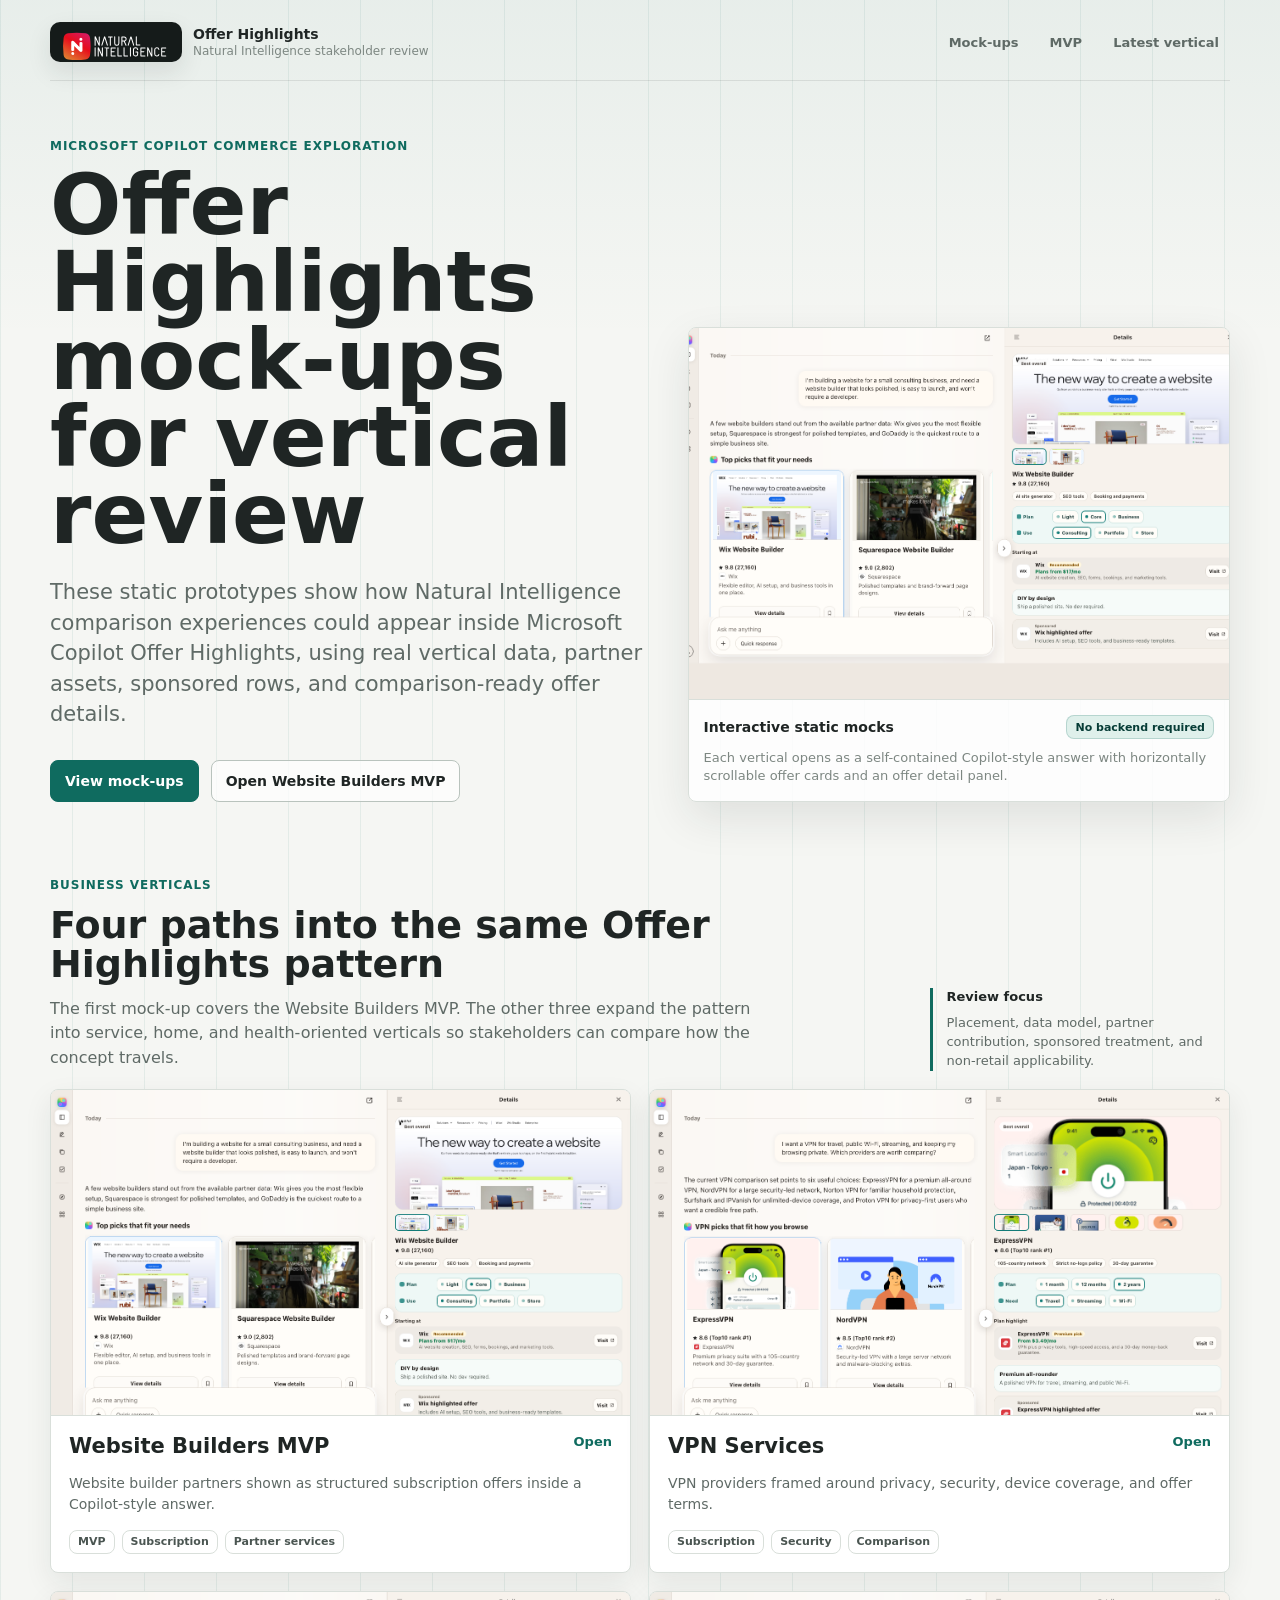
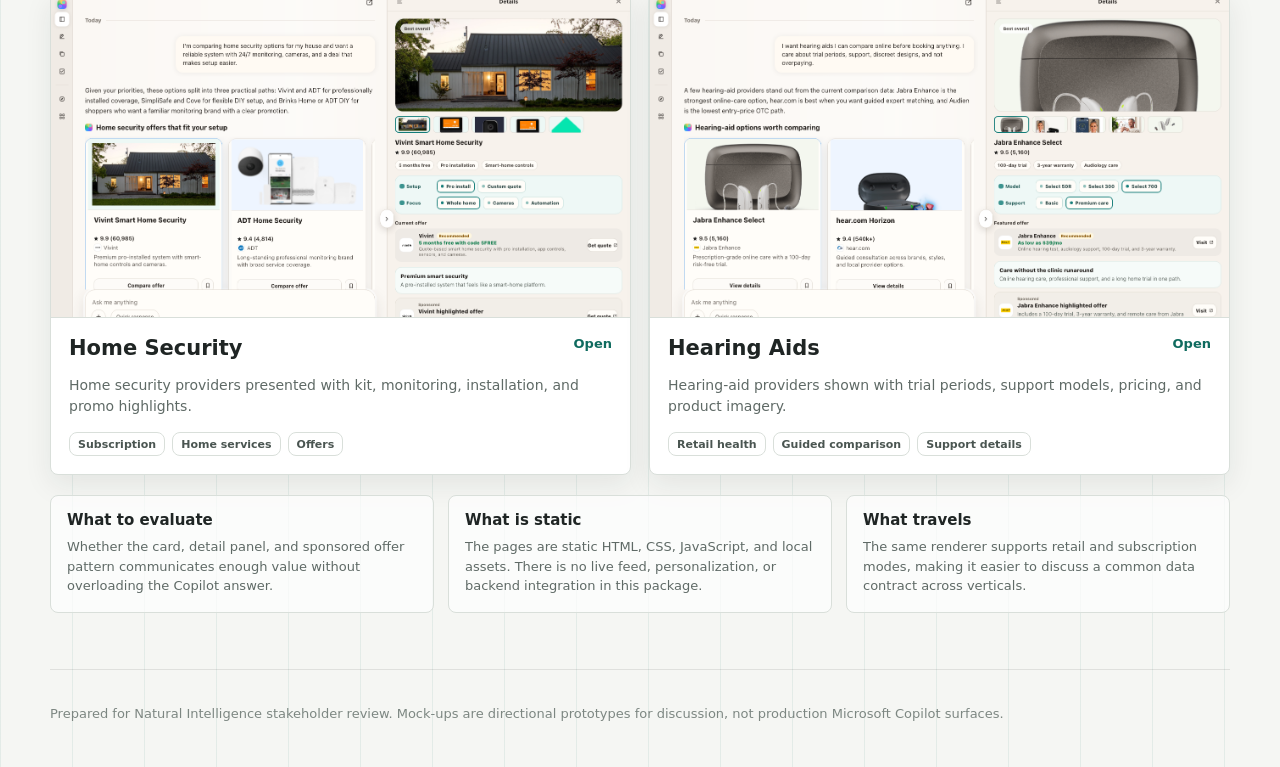
==== index.html @ 632721a7 "Add NI logo to homepage header" ====
<!doctype html>
<html lang="en">
  <head>
    <meta charset="utf-8" />
    <meta name="viewport" content="width=device-width, initial-scale=1" />
    <title>Microsoft Copilot Offer Highlights - NI Mock-Ups</title>
    <link rel="icon" href="data:," />
    <style>
      :root {
        --bg: #f5f6f3;
        --ink: #1f2524;
        --muted: #5f6a66;
        --quiet: #7d8782;
        --panel: #ffffff;
        --line: #d9dfda;
        --line-strong: #b9c3bd;
        --accent: #0f6b5f;
        --accent-ink: #063c36;
        --accent-soft: #dff0eb;
        --gold: #9f7333;
        --blue: #345f88;
        --shadow: 0 16px 44px rgba(26, 38, 35, 0.1);
      }

      * {
        box-sizing: border-box;
      }

      html {
        scroll-behavior: smooth;
      }

      body {
        margin: 0;
        min-height: 100vh;
        color: var(--ink);
        font-family:
          "Aptos",
          "Segoe UI Variable",
          "Segoe UI",
          system-ui,
          sans-serif;
        background:
          linear-gradient(90deg, rgba(15, 107, 95, 0.08) 1px, transparent 1px),
          linear-gradient(180deg, rgba(15, 107, 95, 0.06), transparent 340px),
          var(--bg);
        background-size: 72px 72px, auto, auto;
      }

      a {
        color: inherit;
      }

      .shell {
        width: min(1180px, calc(100% - 36px));
        margin: 0 auto;
      }

      .topbar {
        display: flex;
        align-items: center;
        justify-content: space-between;
        gap: 18px;
        padding: 22px 0 18px;
        border-bottom: 1px solid rgba(31, 37, 36, 0.1);
      }

      .brand {
        display: flex;
        align-items: center;
        gap: 11px;
        min-width: 0;
        text-decoration: none;
      }

      .mark {
        display: grid;
        width: 132px;
        height: 40px;
        place-items: center;
        border: 1px solid rgba(31, 37, 36, 0.16);
        border-radius: 10px;
        background: #151b1a;
        padding: 8px 10px;
        box-shadow: 0 10px 24px rgba(26, 38, 35, 0.1);
      }

      .mark img {
        display: block;
        width: 100%;
        height: 100%;
        object-fit: contain;
      }

      .brand-text {
        display: grid;
        gap: 2px;
      }

      .brand-title {
        font-size: 14px;
        font-weight: 760;
      }

      .brand-subtitle {
        color: var(--quiet);
        font-size: 12px;
      }

      .nav {
        display: flex;
        align-items: center;
        gap: 9px;
        flex-wrap: wrap;
        justify-content: flex-end;
      }

      .nav a {
        border: 1px solid transparent;
        border-radius: 8px;
        padding: 8px 10px;
        color: var(--muted);
        font-size: 13px;
        font-weight: 680;
        text-decoration: none;
      }

      .nav a:hover,
      .nav a:focus-visible {
        border-color: var(--line);
        color: var(--ink);
        outline: none;
        background: rgba(255, 255, 255, 0.7);
      }

      .hero {
        display: grid;
        grid-template-columns: minmax(0, 1.05fr) minmax(320px, 0.95fr);
        gap: 38px;
        align-items: end;
        min-height: 520px;
        padding: 58px 0 42px;
      }

      .eyebrow {
        margin: 0 0 14px;
        color: var(--accent);
        font-size: 12px;
        font-weight: 820;
        letter-spacing: 0.08em;
        text-transform: uppercase;
      }

      h1 {
        max-width: 820px;
        margin: 0;
        font-size: 84px;
        line-height: 0.92;
        letter-spacing: 0;
        overflow-wrap: anywhere;
      }

      .lede {
        max-width: 690px;
        margin: 24px 0 0;
        color: var(--muted);
        font-size: 21px;
        line-height: 1.45;
      }

      .hero-actions {
        display: flex;
        flex-wrap: wrap;
        gap: 12px;
        margin-top: 30px;
      }

      .button {
        display: inline-flex;
        min-height: 42px;
        align-items: center;
        justify-content: center;
        border: 1px solid var(--accent);
        border-radius: 8px;
        padding: 10px 14px;
        background: var(--accent);
        color: white;
        font-size: 14px;
        font-weight: 760;
        text-decoration: none;
      }

      .button.secondary {
        border-color: var(--line-strong);
        background: rgba(255, 255, 255, 0.72);
        color: var(--ink);
      }

      .hero-panel {
        border: 1px solid var(--line);
        border-radius: 8px;
        background: rgba(255, 255, 255, 0.82);
        box-shadow: var(--shadow);
        overflow: hidden;
      }

      .hero-panel img {
        display: block;
        width: 100%;
        aspect-ratio: 16 / 11;
        object-fit: cover;
        object-position: top center;
        background: #e6ece8;
      }

      .panel-caption {
        display: grid;
        gap: 10px;
        padding: 15px;
        border-top: 1px solid var(--line);
      }

      .caption-row {
        display: flex;
        align-items: center;
        justify-content: space-between;
        gap: 12px;
      }

      .caption-title {
        margin: 0;
        font-size: 14px;
        font-weight: 780;
      }

      .caption-note {
        margin: 0;
        color: var(--quiet);
        font-size: 13px;
        line-height: 1.4;
      }

      .tag {
        display: inline-flex;
        min-height: 24px;
        align-items: center;
        border: 1px solid rgba(15, 107, 95, 0.2);
        border-radius: 8px;
        padding: 3px 8px;
        background: var(--accent-soft);
        color: var(--accent-ink);
        font-size: 11px;
        font-weight: 780;
        white-space: nowrap;
      }

      .section {
        padding: 34px 0 56px;
      }

      .section-head {
        display: grid;
        grid-template-columns: minmax(0, 0.74fr) minmax(280px, 0.26fr);
        gap: 28px;
        align-items: end;
        margin-bottom: 18px;
      }

      h2 {
        margin: 0;
        font-size: 38px;
        line-height: 1.04;
        letter-spacing: 0;
      }

      .section-copy {
        margin: 12px 0 0;
        max-width: 720px;
        color: var(--muted);
        font-size: 16px;
        line-height: 1.55;
      }

      .status {
        display: grid;
        gap: 8px;
        border-left: 3px solid var(--accent);
        padding-left: 13px;
        color: var(--muted);
        font-size: 13px;
        line-height: 1.45;
      }

      .status strong {
        color: var(--ink);
      }

      .mock-grid {
        display: grid;
        grid-template-columns: repeat(2, minmax(0, 1fr));
        gap: 18px;
      }

      .mock-card {
        display: grid;
        min-height: 100%;
        grid-template-rows: auto 1fr;
        border: 1px solid var(--line);
        border-radius: 8px;
        overflow: hidden;
        background: var(--panel);
        color: inherit;
        text-decoration: none;
        box-shadow: 0 10px 28px rgba(26, 38, 35, 0.08);
        transition:
          transform 160ms ease,
          border-color 160ms ease,
          box-shadow 160ms ease;
      }

      .mock-card:hover,
      .mock-card:focus-visible {
        transform: translateY(-2px);
        border-color: rgba(15, 107, 95, 0.45);
        outline: none;
        box-shadow: 0 18px 42px rgba(26, 38, 35, 0.13);
      }

      .mock-card img {
        display: block;
        width: 100%;
        aspect-ratio: 16 / 9;
        object-fit: cover;
        object-position: top center;
        border-bottom: 1px solid var(--line);
        background: #e6ece8;
      }

      .mock-copy {
        display: grid;
        gap: 15px;
        padding: 18px;
      }

      .mock-title-row {
        display: flex;
        align-items: flex-start;
        justify-content: space-between;
        gap: 14px;
      }

      h3 {
        margin: 0;
        font-size: 21px;
        line-height: 1.16;
        letter-spacing: 0;
      }

      .mock-card p {
        margin: 0;
        color: var(--muted);
        font-size: 14px;
        line-height: 1.5;
      }

      .meta {
        display: flex;
        flex-wrap: wrap;
        gap: 7px;
      }

      .pill {
        display: inline-flex;
        min-height: 24px;
        align-items: center;
        border: 1px solid var(--line);
        border-radius: 8px;
        padding: 3px 8px;
        color: #4a5551;
        font-size: 11px;
        font-weight: 760;
      }

      .open {
        color: var(--accent);
        font-size: 13px;
        font-weight: 800;
        white-space: nowrap;
      }

      .notes {
        display: grid;
        grid-template-columns: repeat(3, minmax(0, 1fr));
        gap: 14px;
        margin-top: 20px;
      }

      .note {
        border: 1px solid var(--line);
        border-radius: 8px;
        background: rgba(255, 255, 255, 0.68);
        padding: 16px;
      }

      .note h3 {
        margin-bottom: 8px;
        font-size: 15px;
      }

      .note p {
        margin: 0;
        color: var(--muted);
        font-size: 13px;
        line-height: 1.5;
      }

      footer {
        padding: 34px 0 44px;
        border-top: 1px solid rgba(31, 37, 36, 0.1);
        color: var(--quiet);
        font-size: 13px;
        line-height: 1.5;
      }

      @media (max-width: 880px) {
        h1 {
          font-size: 58px;
          line-height: 0.96;
        }

        .lede {
          font-size: 19px;
        }

        h2 {
          font-size: 32px;
        }

        .hero,
        .section-head {
          grid-template-columns: 1fr;
        }

        .hero {
          min-height: auto;
          padding-top: 44px;
        }

        .mock-grid,
        .notes {
          grid-template-columns: 1fr;
        }
      }

      @media (max-width: 620px) {
        .shell {
          width: min(100% - 24px, 1180px);
        }

        body {
          overflow-x: hidden;
        }

        h1 {
          font-size: 39px;
          line-height: 1;
        }

        .lede {
          font-size: 17px;
        }

        h2 {
          font-size: 28px;
        }

        .topbar {
          align-items: flex-start;
          flex-direction: column;
        }

        .nav {
          justify-content: flex-start;
        }

        .hero-actions {
          flex-direction: column;
        }

        .button {
          width: 100%;
        }

        .mock-title-row {
          align-items: flex-start;
          flex-direction: column;
          gap: 8px;
        }
      }
    </style>
  </head>
  <body>
    <header class="shell topbar">
      <a class="brand" href="./" aria-label="Offer Highlights home">
        <span class="mark" aria-hidden="true">
          <img src="assets/brand/ni-logo-full.svg" alt="" />
        </span>
        <span class="brand-text">
          <span class="brand-title">Offer Highlights</span>
          <span class="brand-subtitle">Natural Intelligence stakeholder review</span>
        </span>
      </a>
      <nav class="nav" aria-label="Mock-up shortcuts">
        <a href="#mockups">Mock-ups</a>
        <a href="artifacts/mockups/website-builders.html">MVP</a>
        <a href="artifacts/mockups/hearing-aids.html">Latest vertical</a>
      </nav>
    </header>

    <main>
      <section class="shell hero" aria-labelledby="page-title">
        <div>
          <p class="eyebrow">Microsoft Copilot commerce exploration</p>
          <h1 id="page-title">Offer Highlights mock-ups for vertical review</h1>
          <p class="lede">
            These static prototypes show how Natural Intelligence comparison experiences could appear inside
            Microsoft Copilot Offer Highlights, using real vertical data, partner assets, sponsored rows, and
            comparison-ready offer details.
          </p>
          <div class="hero-actions">
            <a class="button" href="#mockups">View mock-ups</a>
            <a class="button secondary" href="artifacts/mockups/website-builders.html">Open Website Builders MVP</a>
          </div>
        </div>

        <aside class="hero-panel" aria-label="Website Builders preview">
          <img src="assets/previews/website-builders.png" alt="Preview of the Website Builders Offer Highlights mock-up" />
          <div class="panel-caption">
            <div class="caption-row">
              <p class="caption-title">Interactive static mocks</p>
              <span class="tag">No backend required</span>
            </div>
            <p class="caption-note">
              Each vertical opens as a self-contained Copilot-style answer with horizontally scrollable offer cards
              and an offer detail panel.
            </p>
          </div>
        </aside>
      </section>

      <section class="shell section" id="mockups" aria-labelledby="mockups-title">
        <div class="section-head">
          <div>
            <p class="eyebrow">Business verticals</p>
            <h2 id="mockups-title">Four paths into the same Offer Highlights pattern</h2>
            <p class="section-copy">
              The first mock-up covers the Website Builders MVP. The other three expand the pattern into service,
              home, and health-oriented verticals so stakeholders can compare how the concept travels.
            </p>
          </div>
          <div class="status">
            <strong>Review focus</strong>
            <span>Placement, data model, partner contribution, sponsored treatment, and non-retail applicability.</span>
          </div>
        </div>

        <div class="mock-grid">
          <a class="mock-card" href="artifacts/mockups/website-builders.html">
            <img src="assets/previews/website-builders.png" alt="Website Builders mock-up preview" />
            <div class="mock-copy">
              <div class="mock-title-row">
                <h3>Website Builders MVP</h3>
                <span class="open">Open</span>
              </div>
              <p>
                Website builder partners shown as structured subscription offers inside a Copilot-style answer.
              </p>
              <div class="meta">
                <span class="pill">MVP</span>
                <span class="pill">Subscription</span>
                <span class="pill">Partner services</span>
              </div>
            </div>
          </a>

          <a class="mock-card" href="artifacts/mockups/vpn.html">
            <img src="assets/previews/vpn.png" alt="VPN Services mock-up preview" />
            <div class="mock-copy">
              <div class="mock-title-row">
                <h3>VPN Services</h3>
                <span class="open">Open</span>
              </div>
              <p>
                VPN providers framed around privacy, security, device coverage, and offer terms.
              </p>
              <div class="meta">
                <span class="pill">Subscription</span>
                <span class="pill">Security</span>
                <span class="pill">Comparison</span>
              </div>
            </div>
          </a>

          <a class="mock-card" href="artifacts/mockups/home-security.html">
            <img src="assets/previews/home-security.png" alt="Home Security mock-up preview" />
            <div class="mock-copy">
              <div class="mock-title-row">
                <h3>Home Security</h3>
                <span class="open">Open</span>
              </div>
              <p>
                Home security providers presented with kit, monitoring, installation, and promo highlights.
              </p>
              <div class="meta">
                <span class="pill">Subscription</span>
                <span class="pill">Home services</span>
                <span class="pill">Offers</span>
              </div>
            </div>
          </a>

          <a class="mock-card" href="artifacts/mockups/hearing-aids.html">
            <img src="assets/previews/hearing-aids.png" alt="Hearing Aids mock-up preview" />
            <div class="mock-copy">
              <div class="mock-title-row">
                <h3>Hearing Aids</h3>
                <span class="open">Open</span>
              </div>
              <p>
                Hearing-aid providers shown with trial periods, support models, pricing, and product imagery.
              </p>
              <div class="meta">
                <span class="pill">Retail health</span>
                <span class="pill">Guided comparison</span>
                <span class="pill">Support details</span>
              </div>
            </div>
          </a>
        </div>

        <div class="notes" aria-label="Review notes">
          <section class="note">
            <h3>What to evaluate</h3>
            <p>Whether the card, detail panel, and sponsored offer pattern communicates enough value without overloading the Copilot answer.</p>
          </section>
          <section class="note">
            <h3>What is static</h3>
            <p>The pages are static HTML, CSS, JavaScript, and local assets. There is no live feed, personalization, or backend integration in this package.</p>
          </section>
          <section class="note">
            <h3>What travels</h3>
            <p>The same renderer supports retail and subscription modes, making it easier to discuss a common data contract across verticals.</p>
          </section>
        </div>
      </section>
    </main>

    <footer class="shell">
      Prepared for Natural Intelligence stakeholder review. Mock-ups are directional prototypes for discussion,
      not production Microsoft Copilot surfaces.
    </footer>
  </body>
</html>
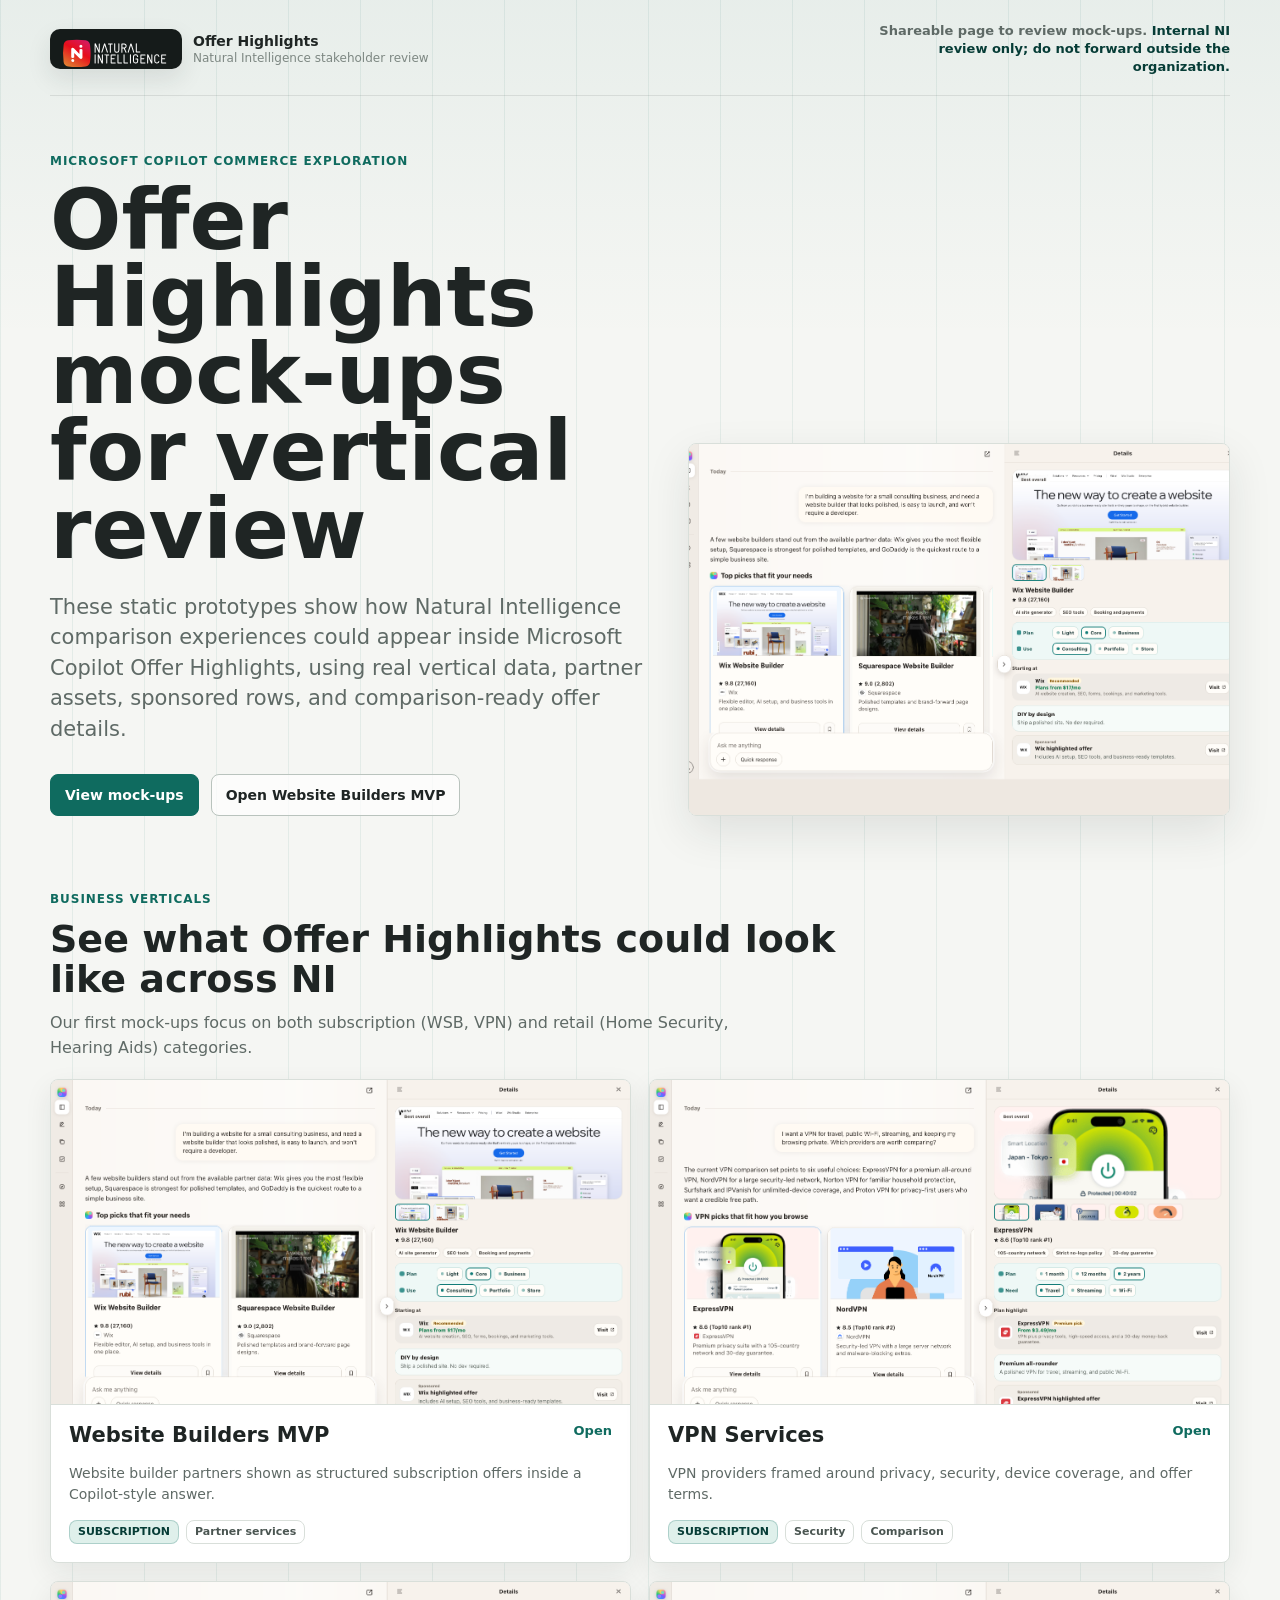
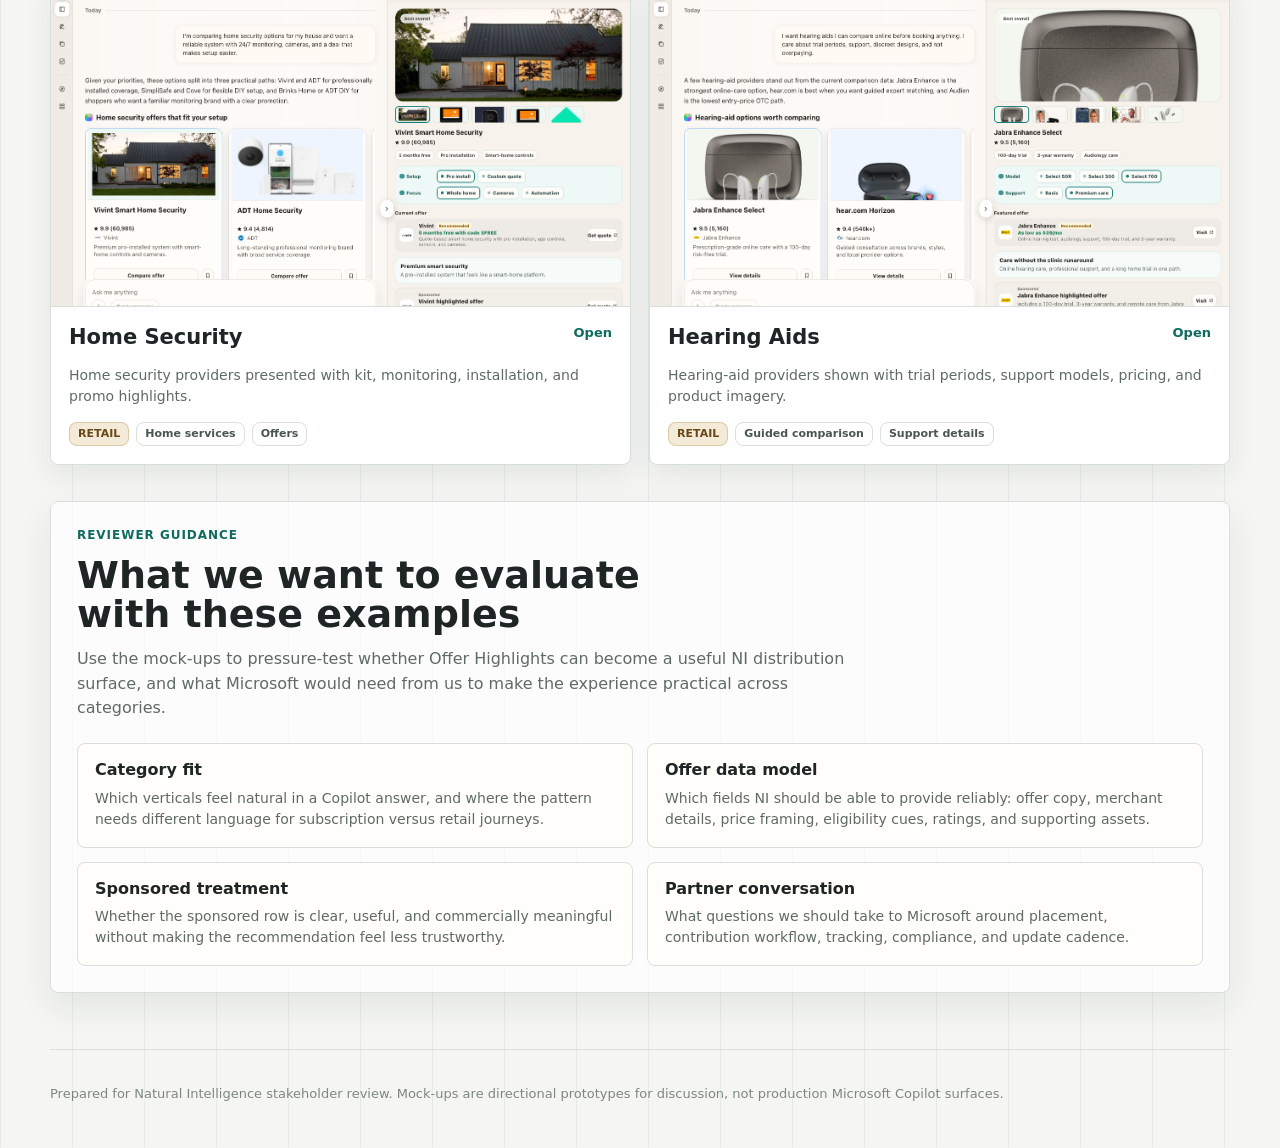
==== commit 65560d71: "Simplify reviewer homepage copy" ====
--- a/index.html
+++ b/index.html
@@ -107,30 +107,19 @@
         font-size: 12px;
       }
 
-      .nav {
-        display: flex;
-        align-items: center;
-        gap: 9px;
-        flex-wrap: wrap;
-        justify-content: flex-end;
-      }
-
-      .nav a {
-        border: 1px solid transparent;
-        border-radius: 8px;
-        padding: 8px 10px;
+      .share-note {
+        max-width: 380px;
+        margin: 0;
         color: var(--muted);
         font-size: 13px;
-        font-weight: 680;
-        text-decoration: none;
-      }
-
-      .nav a:hover,
-      .nav a:focus-visible {
-        border-color: var(--line);
-        color: var(--ink);
-        outline: none;
-        background: rgba(255, 255, 255, 0.7);
+        font-weight: 690;
+        line-height: 1.4;
+        text-align: right;
+      }
+
+      .share-note strong {
+        color: var(--accent-ink);
+        font-weight: 820;
       }
 
       .hero {
@@ -213,56 +202,12 @@
         background: #e6ece8;
       }
 
-      .panel-caption {
-        display: grid;
-        gap: 10px;
-        padding: 15px;
-        border-top: 1px solid var(--line);
-      }
-
-      .caption-row {
-        display: flex;
-        align-items: center;
-        justify-content: space-between;
-        gap: 12px;
-      }
-
-      .caption-title {
-        margin: 0;
-        font-size: 14px;
-        font-weight: 780;
-      }
-
-      .caption-note {
-        margin: 0;
-        color: var(--quiet);
-        font-size: 13px;
-        line-height: 1.4;
-      }
-
-      .tag {
-        display: inline-flex;
-        min-height: 24px;
-        align-items: center;
-        border: 1px solid rgba(15, 107, 95, 0.2);
-        border-radius: 8px;
-        padding: 3px 8px;
-        background: var(--accent-soft);
-        color: var(--accent-ink);
-        font-size: 11px;
-        font-weight: 780;
-        white-space: nowrap;
-      }
-
       .section {
         padding: 34px 0 56px;
       }
 
       .section-head {
-        display: grid;
-        grid-template-columns: minmax(0, 0.74fr) minmax(280px, 0.26fr);
-        gap: 28px;
-        align-items: end;
+        max-width: 810px;
         margin-bottom: 18px;
       }
 
@@ -279,20 +224,6 @@
         color: var(--muted);
         font-size: 16px;
         line-height: 1.55;
-      }
-
-      .status {
-        display: grid;
-        gap: 8px;
-        border-left: 3px solid var(--accent);
-        padding-left: 13px;
-        color: var(--muted);
-        font-size: 13px;
-        line-height: 1.45;
-      }
-
-      .status strong {
-        color: var(--ink);
       }
 
       .mock-grid {
@@ -381,6 +312,20 @@
         font-weight: 760;
       }
 
+      .category-pill {
+        border-color: rgba(15, 107, 95, 0.24);
+        background: #dff0eb;
+        color: #063c36;
+        font-weight: 860;
+        text-transform: uppercase;
+      }
+
+      .category-pill.retail {
+        border-color: rgba(159, 115, 51, 0.28);
+        background: #f4ead8;
+        color: #684818;
+      }
+
       .open {
         color: var(--accent);
         font-size: 13px;
@@ -388,29 +333,50 @@
         white-space: nowrap;
       }
 
-      .notes {
-        display: grid;
-        grid-template-columns: repeat(3, minmax(0, 1fr));
-        gap: 14px;
-        margin-top: 20px;
-      }
-
-      .note {
+      .review-brief {
+        margin-top: 36px;
         border: 1px solid var(--line);
         border-radius: 8px;
-        background: rgba(255, 255, 255, 0.68);
-        padding: 16px;
-      }
-
-      .note h3 {
+        background: rgba(255, 255, 255, 0.74);
+        padding: 26px;
+        box-shadow: 0 14px 34px rgba(26, 38, 35, 0.08);
+      }
+
+      .review-brief h2 {
+        max-width: 660px;
+      }
+
+      .review-intro {
+        max-width: 790px;
+        margin: 12px 0 0;
+        color: var(--muted);
+        font-size: 16px;
+        line-height: 1.55;
+      }
+
+      .review-grid {
+        display: grid;
+        grid-template-columns: repeat(2, minmax(0, 1fr));
+        gap: 14px;
+        margin-top: 22px;
+      }
+
+      .review-item {
+        border: 1px solid var(--line);
+        border-radius: 8px;
+        background: #fffefa;
+        padding: 17px;
+      }
+
+      .review-item h3 {
         margin-bottom: 8px;
-        font-size: 15px;
-      }
-
-      .note p {
+        font-size: 16px;
+      }
+
+      .review-item p {
         margin: 0;
         color: var(--muted);
-        font-size: 13px;
+        font-size: 14px;
         line-height: 1.5;
       }
 
@@ -436,18 +402,14 @@
           font-size: 32px;
         }
 
-        .hero,
-        .section-head {
+        .hero {
           grid-template-columns: 1fr;
-        }
-
-        .hero {
           min-height: auto;
           padding-top: 44px;
         }
 
         .mock-grid,
-        .notes {
+        .review-grid {
           grid-template-columns: 1fr;
         }
       }
@@ -479,8 +441,9 @@
           flex-direction: column;
         }
 
-        .nav {
-          justify-content: flex-start;
+        .share-note {
+          max-width: none;
+          text-align: left;
         }
 
         .hero-actions {
@@ -510,11 +473,9 @@
           <span class="brand-subtitle">Natural Intelligence stakeholder review</span>
         </span>
       </a>
-      <nav class="nav" aria-label="Mock-up shortcuts">
-        <a href="#mockups">Mock-ups</a>
-        <a href="artifacts/mockups/website-builders.html">MVP</a>
-        <a href="artifacts/mockups/hearing-aids.html">Latest vertical</a>
-      </nav>
+      <p class="share-note">
+        Shareable page to review mock-ups. <strong>Internal NI review only; do not forward outside the organization.</strong>
+      </p>
     </header>
 
     <main>
@@ -535,16 +496,6 @@
 
         <aside class="hero-panel" aria-label="Website Builders preview">
           <img src="assets/previews/website-builders.png" alt="Preview of the Website Builders Offer Highlights mock-up" />
-          <div class="panel-caption">
-            <div class="caption-row">
-              <p class="caption-title">Interactive static mocks</p>
-              <span class="tag">No backend required</span>
-            </div>
-            <p class="caption-note">
-              Each vertical opens as a self-contained Copilot-style answer with horizontally scrollable offer cards
-              and an offer detail panel.
-            </p>
-          </div>
         </aside>
       </section>
 
@@ -552,15 +503,10 @@
         <div class="section-head">
           <div>
             <p class="eyebrow">Business verticals</p>
-            <h2 id="mockups-title">Four paths into the same Offer Highlights pattern</h2>
+            <h2 id="mockups-title">See what Offer Highlights could look like across NI</h2>
             <p class="section-copy">
-              The first mock-up covers the Website Builders MVP. The other three expand the pattern into service,
-              home, and health-oriented verticals so stakeholders can compare how the concept travels.
+              Our first mock-ups focus on both subscription (WSB, VPN) and retail (Home Security, Hearing Aids) categories.
             </p>
-          </div>
-          <div class="status">
-            <strong>Review focus</strong>
-            <span>Placement, data model, partner contribution, sponsored treatment, and non-retail applicability.</span>
           </div>
         </div>
 
@@ -576,8 +522,7 @@
                 Website builder partners shown as structured subscription offers inside a Copilot-style answer.
               </p>
               <div class="meta">
-                <span class="pill">MVP</span>
-                <span class="pill">Subscription</span>
+                <span class="pill category-pill subscription">Subscription</span>
                 <span class="pill">Partner services</span>
               </div>
             </div>
@@ -594,7 +539,7 @@
                 VPN providers framed around privacy, security, device coverage, and offer terms.
               </p>
               <div class="meta">
-                <span class="pill">Subscription</span>
+                <span class="pill category-pill subscription">Subscription</span>
                 <span class="pill">Security</span>
                 <span class="pill">Comparison</span>
               </div>
@@ -612,7 +557,7 @@
                 Home security providers presented with kit, monitoring, installation, and promo highlights.
               </p>
               <div class="meta">
-                <span class="pill">Subscription</span>
+                <span class="pill category-pill retail">Retail</span>
                 <span class="pill">Home services</span>
                 <span class="pill">Offers</span>
               </div>
@@ -630,7 +575,7 @@
                 Hearing-aid providers shown with trial periods, support models, pricing, and product imagery.
               </p>
               <div class="meta">
-                <span class="pill">Retail health</span>
+                <span class="pill category-pill retail">Retail</span>
                 <span class="pill">Guided comparison</span>
                 <span class="pill">Support details</span>
               </div>
@@ -638,20 +583,32 @@
           </a>
         </div>
 
-        <div class="notes" aria-label="Review notes">
-          <section class="note">
-            <h3>What to evaluate</h3>
-            <p>Whether the card, detail panel, and sponsored offer pattern communicates enough value without overloading the Copilot answer.</p>
-          </section>
-          <section class="note">
-            <h3>What is static</h3>
-            <p>The pages are static HTML, CSS, JavaScript, and local assets. There is no live feed, personalization, or backend integration in this package.</p>
-          </section>
-          <section class="note">
-            <h3>What travels</h3>
-            <p>The same renderer supports retail and subscription modes, making it easier to discuss a common data contract across verticals.</p>
-          </section>
-        </div>
+        <section class="review-brief" aria-labelledby="review-title">
+          <p class="eyebrow">Reviewer guidance</p>
+          <h2 id="review-title">What we want to evaluate with these examples</h2>
+          <p class="review-intro">
+            Use the mock-ups to pressure-test whether Offer Highlights can become a useful NI distribution surface,
+            and what Microsoft would need from us to make the experience practical across categories.
+          </p>
+          <div class="review-grid">
+            <section class="review-item">
+              <h3>Category fit</h3>
+              <p>Which verticals feel natural in a Copilot answer, and where the pattern needs different language for subscription versus retail journeys.</p>
+            </section>
+            <section class="review-item">
+              <h3>Offer data model</h3>
+              <p>Which fields NI should be able to provide reliably: offer copy, merchant details, price framing, eligibility cues, ratings, and supporting assets.</p>
+            </section>
+            <section class="review-item">
+              <h3>Sponsored treatment</h3>
+              <p>Whether the sponsored row is clear, useful, and commercially meaningful without making the recommendation feel less trustworthy.</p>
+            </section>
+            <section class="review-item">
+              <h3>Partner conversation</h3>
+              <p>What questions we should take to Microsoft around placement, contribution workflow, tracking, compliance, and update cadence.</p>
+            </section>
+          </div>
+        </section>
       </section>
     </main>
 
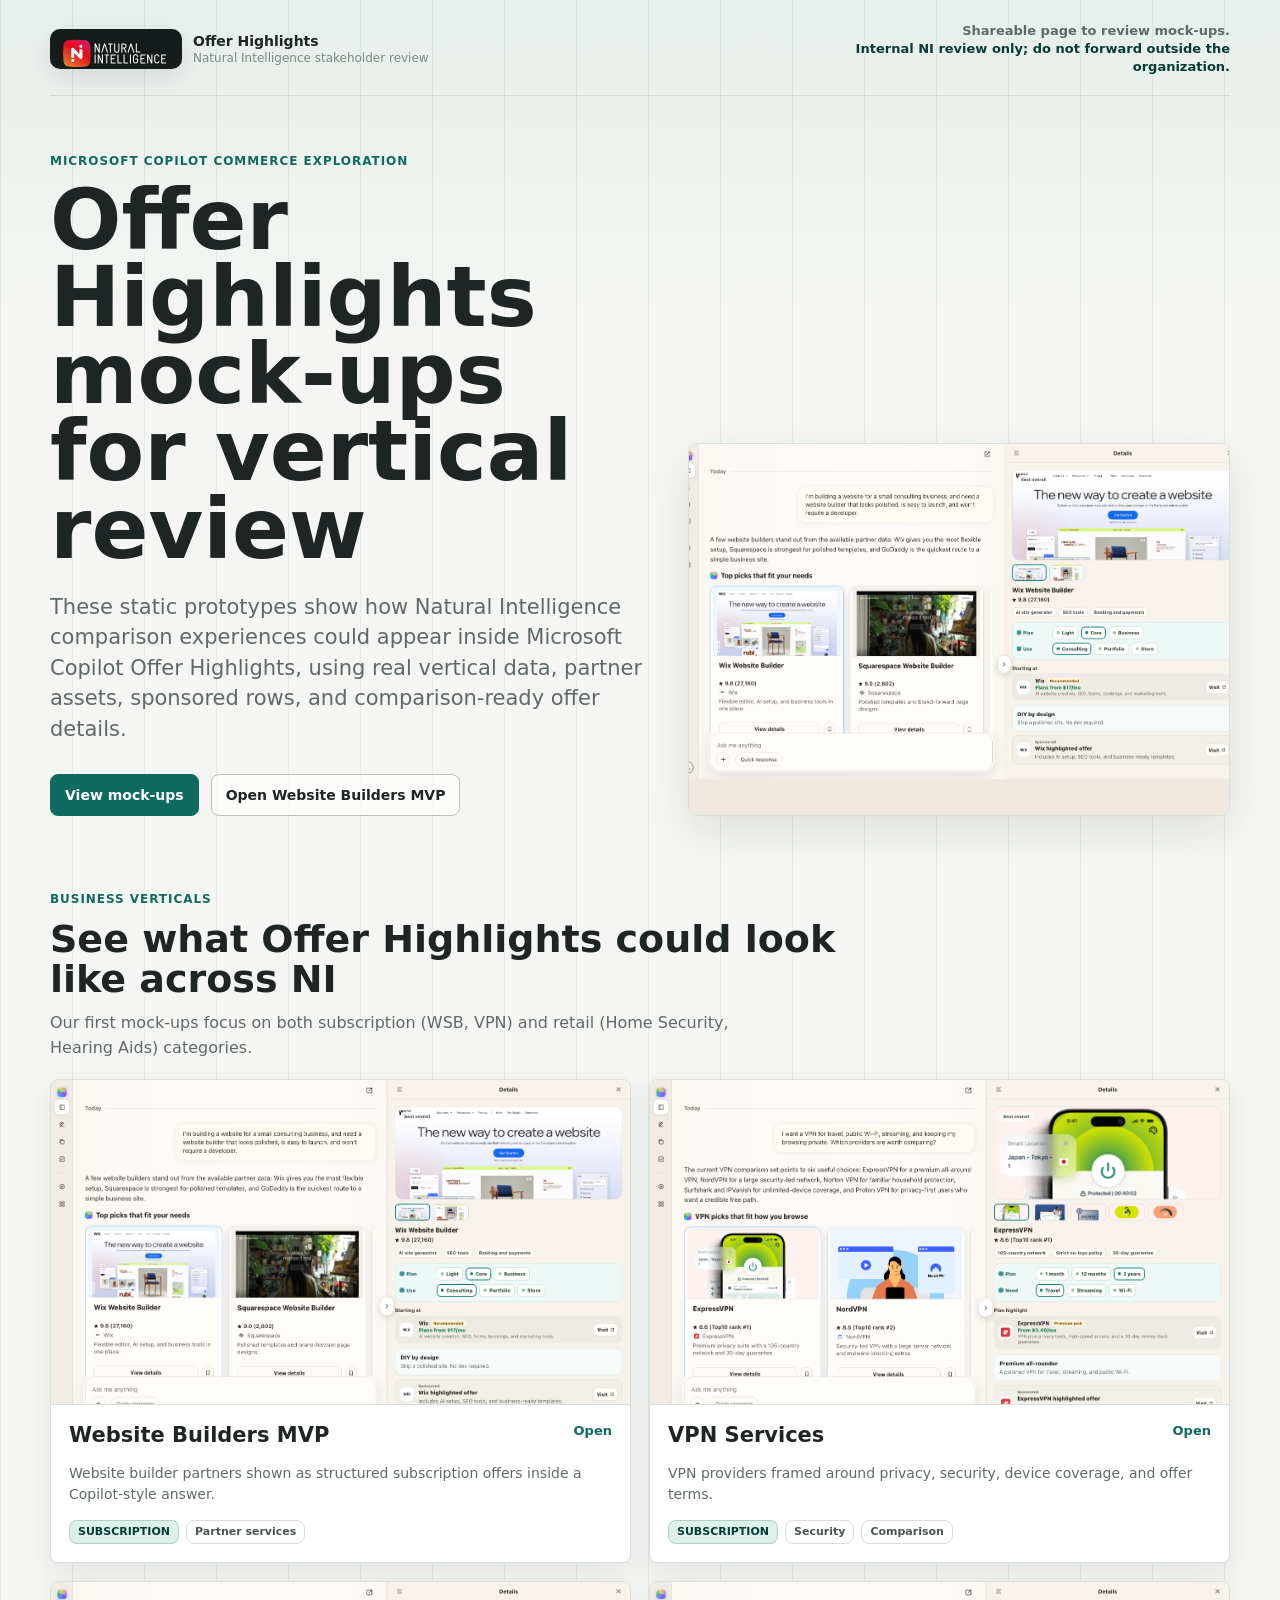
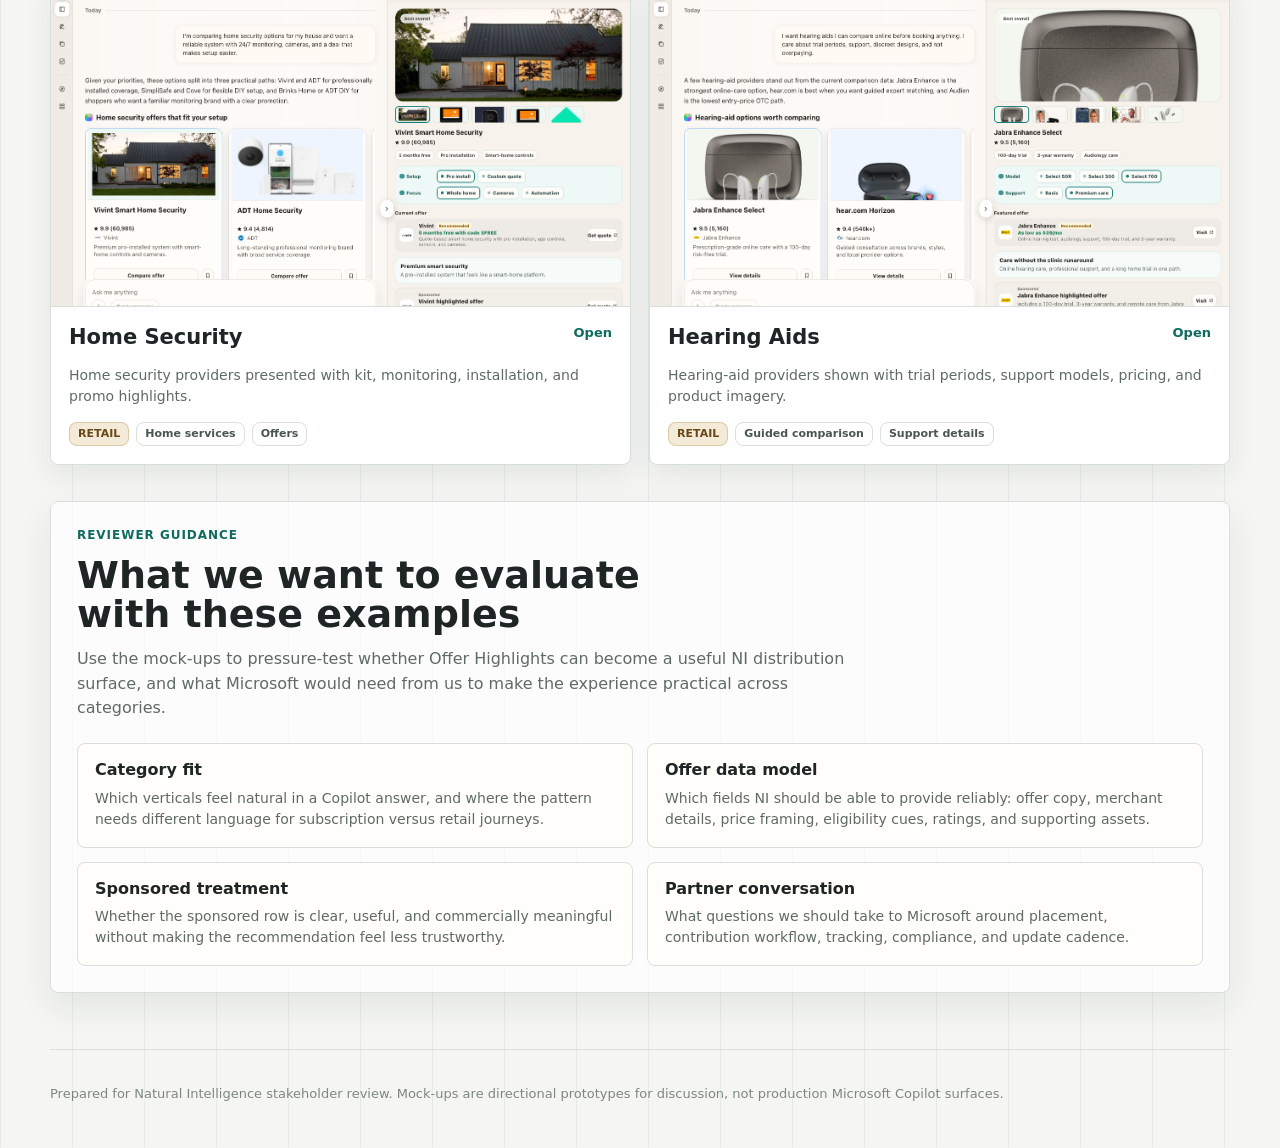
==== commit c5f76e77: "Break internal review note onto new line" ====
--- a/index.html
+++ b/index.html
@@ -474,7 +474,8 @@
         </span>
       </a>
       <p class="share-note">
-        Shareable page to review mock-ups. <strong>Internal NI review only; do not forward outside the organization.</strong>
+        Shareable page to review mock-ups.<br />
+        <strong>Internal NI review only; do not forward outside the organization.</strong>
       </p>
     </header>
 
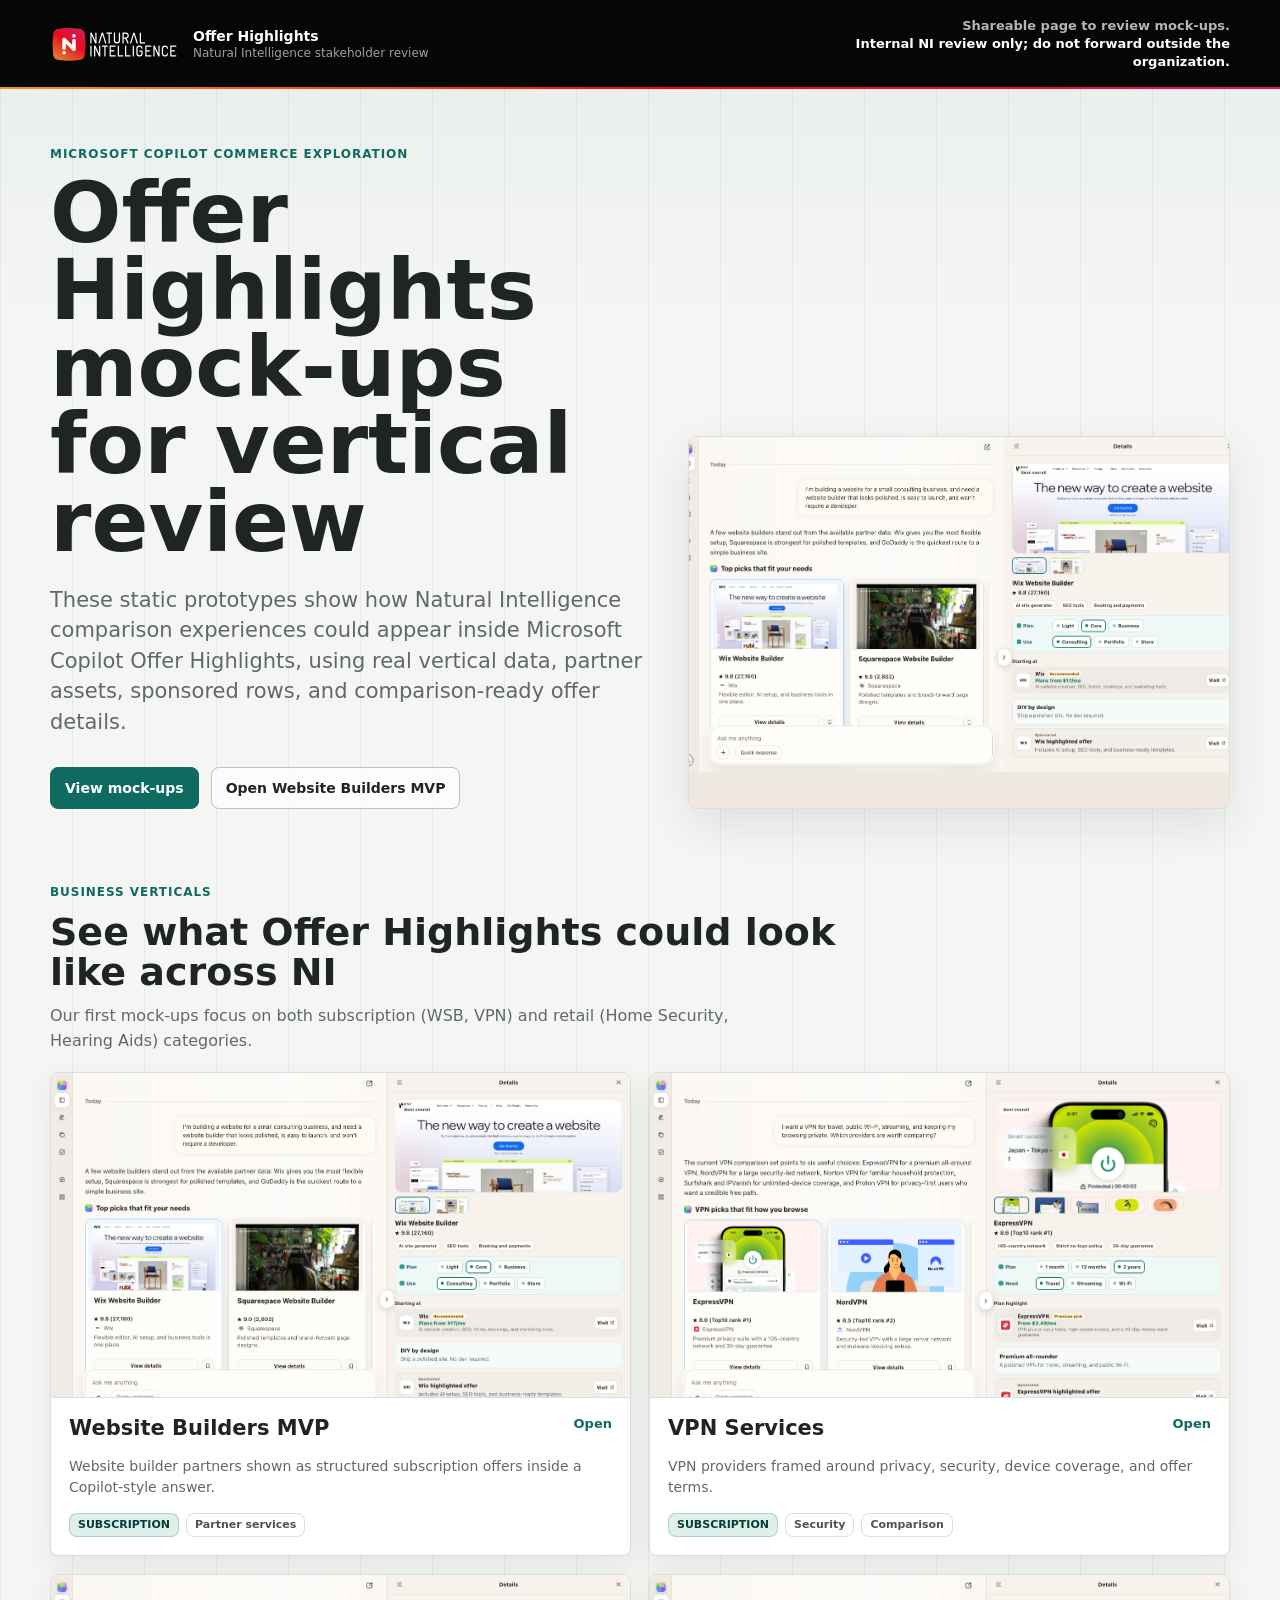
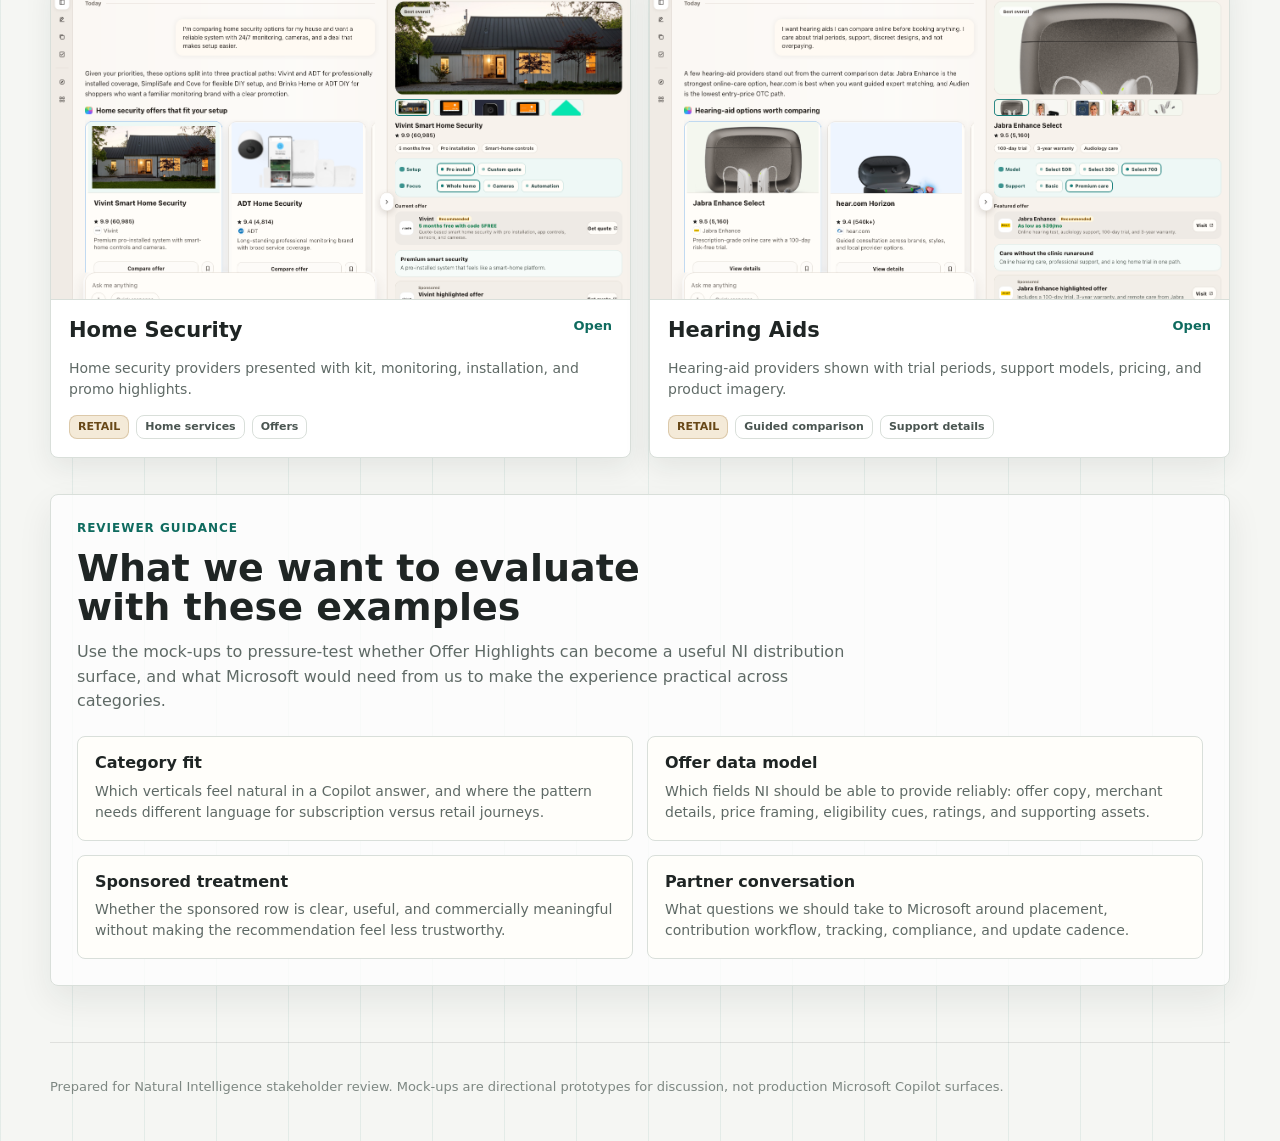
==== commit 32c718a2: "Adopt dark NI-style topbar" ====
--- a/index.html
+++ b/index.html
@@ -57,12 +57,25 @@
       }
 
       .topbar {
+        width: 100%;
+        background: #050706;
+        color: #fff;
+      }
+
+      .topbar::after {
+        display: block;
+        width: 100%;
+        height: 2px;
+        background: linear-gradient(90deg, #f7941d 0%, #ff0000 52%, #ed1163 100%);
+        content: "";
+      }
+
+      .topbar-inner {
         display: flex;
         align-items: center;
         justify-content: space-between;
         gap: 18px;
-        padding: 22px 0 18px;
-        border-bottom: 1px solid rgba(31, 37, 36, 0.1);
+        padding: 17px 0 15px;
       }
 
       .brand {
@@ -76,13 +89,9 @@
       .mark {
         display: grid;
         width: 132px;
-        height: 40px;
+        height: 36px;
         place-items: center;
-        border: 1px solid rgba(31, 37, 36, 0.16);
-        border-radius: 10px;
-        background: #151b1a;
-        padding: 8px 10px;
-        box-shadow: 0 10px 24px rgba(26, 38, 35, 0.1);
+        padding: 0;
       }
 
       .mark img {
@@ -103,14 +112,14 @@
       }
 
       .brand-subtitle {
-        color: var(--quiet);
+        color: rgba(255, 255, 255, 0.62);
         font-size: 12px;
       }
 
       .share-note {
         max-width: 380px;
         margin: 0;
-        color: var(--muted);
+        color: rgba(255, 255, 255, 0.7);
         font-size: 13px;
         font-weight: 690;
         line-height: 1.4;
@@ -118,7 +127,7 @@
       }
 
       .share-note strong {
-        color: var(--accent-ink);
+        color: #fff;
         font-weight: 820;
       }
 
@@ -436,7 +445,7 @@
           font-size: 28px;
         }
 
-        .topbar {
+        .topbar-inner {
           align-items: flex-start;
           flex-direction: column;
         }
@@ -463,20 +472,22 @@
     </style>
   </head>
   <body>
-    <header class="shell topbar">
-      <a class="brand" href="./" aria-label="Offer Highlights home">
-        <span class="mark" aria-hidden="true">
-          <img src="assets/brand/ni-logo-full.svg" alt="" />
-        </span>
-        <span class="brand-text">
-          <span class="brand-title">Offer Highlights</span>
-          <span class="brand-subtitle">Natural Intelligence stakeholder review</span>
-        </span>
-      </a>
-      <p class="share-note">
-        Shareable page to review mock-ups.<br />
-        <strong>Internal NI review only; do not forward outside the organization.</strong>
-      </p>
+    <header class="topbar">
+      <div class="shell topbar-inner">
+        <a class="brand" href="./" aria-label="Offer Highlights home">
+          <span class="mark" aria-hidden="true">
+            <img src="assets/brand/ni-logo-full.svg" alt="" />
+          </span>
+          <span class="brand-text">
+            <span class="brand-title">Offer Highlights</span>
+            <span class="brand-subtitle">Natural Intelligence stakeholder review</span>
+          </span>
+        </a>
+        <p class="share-note">
+          Shareable page to review mock-ups.<br />
+          <strong>Internal NI review only; do not forward outside the organization.</strong>
+        </p>
+      </div>
     </header>
 
     <main>
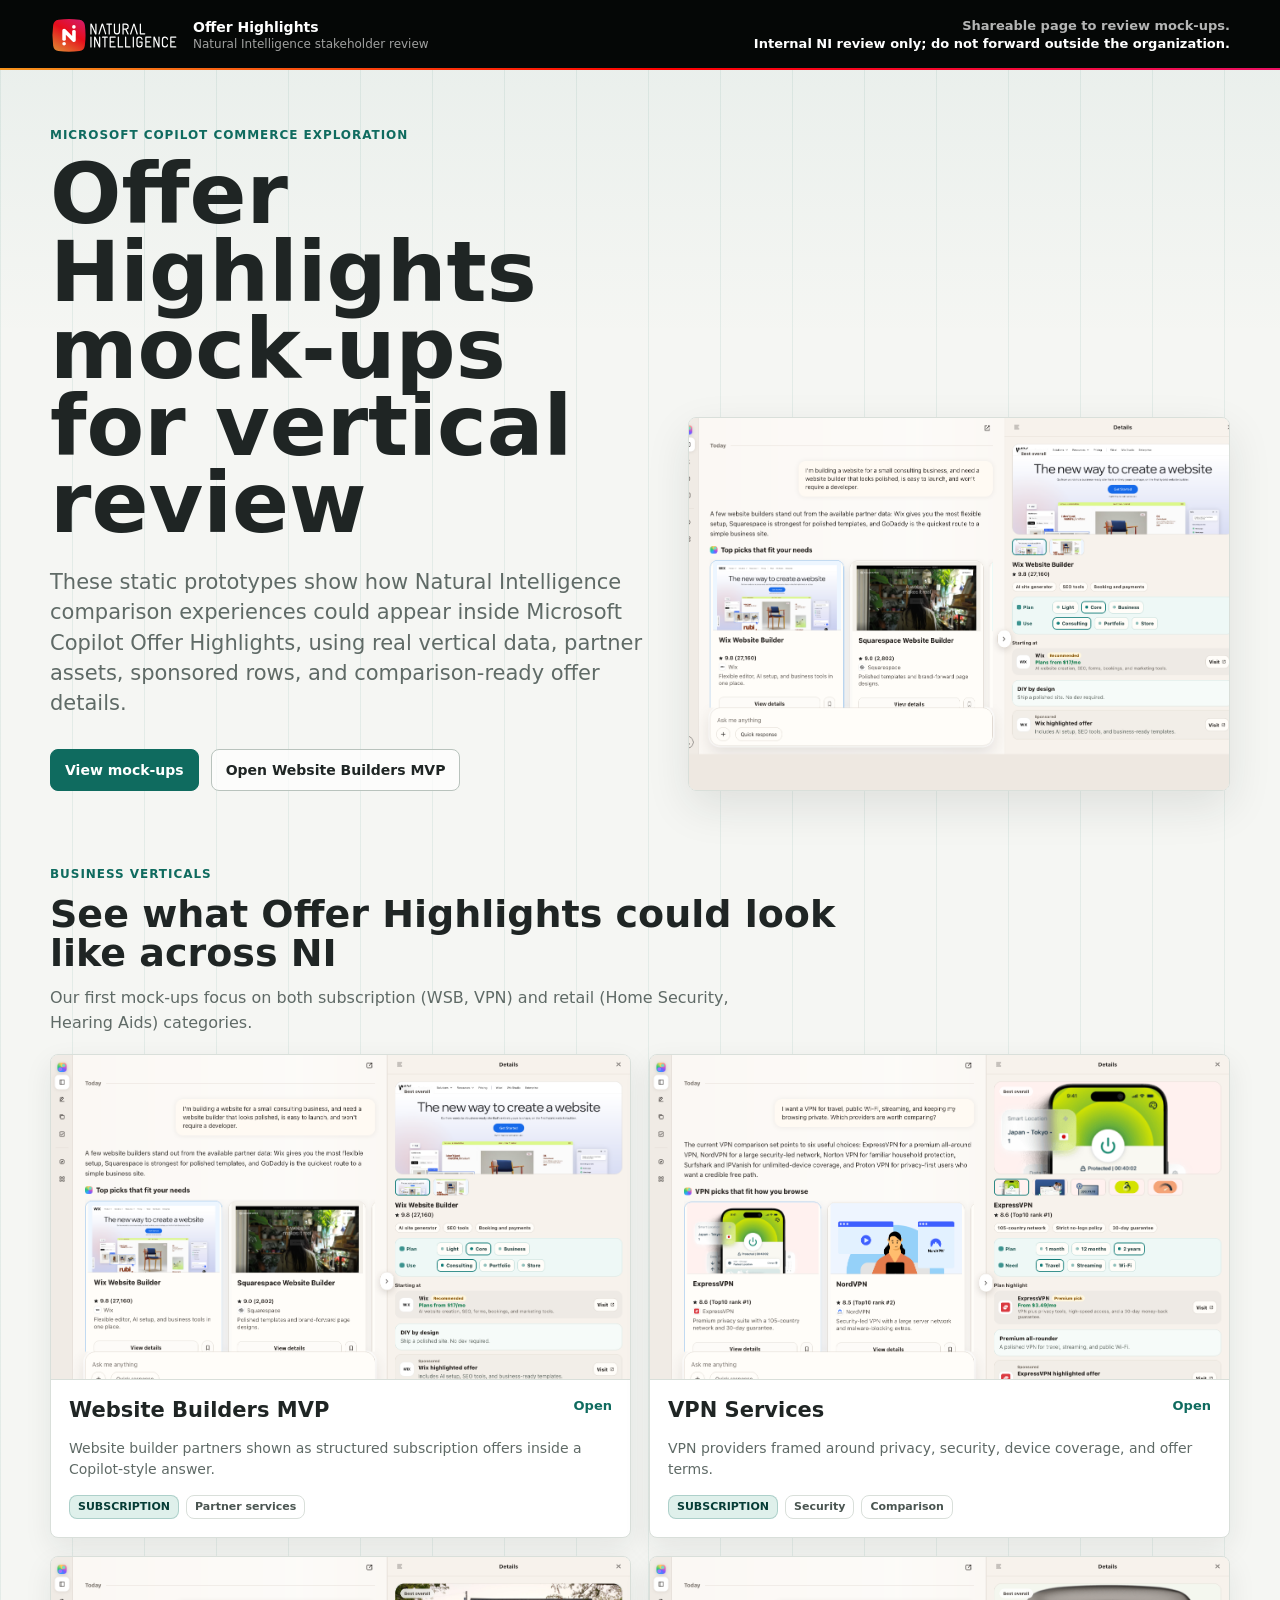
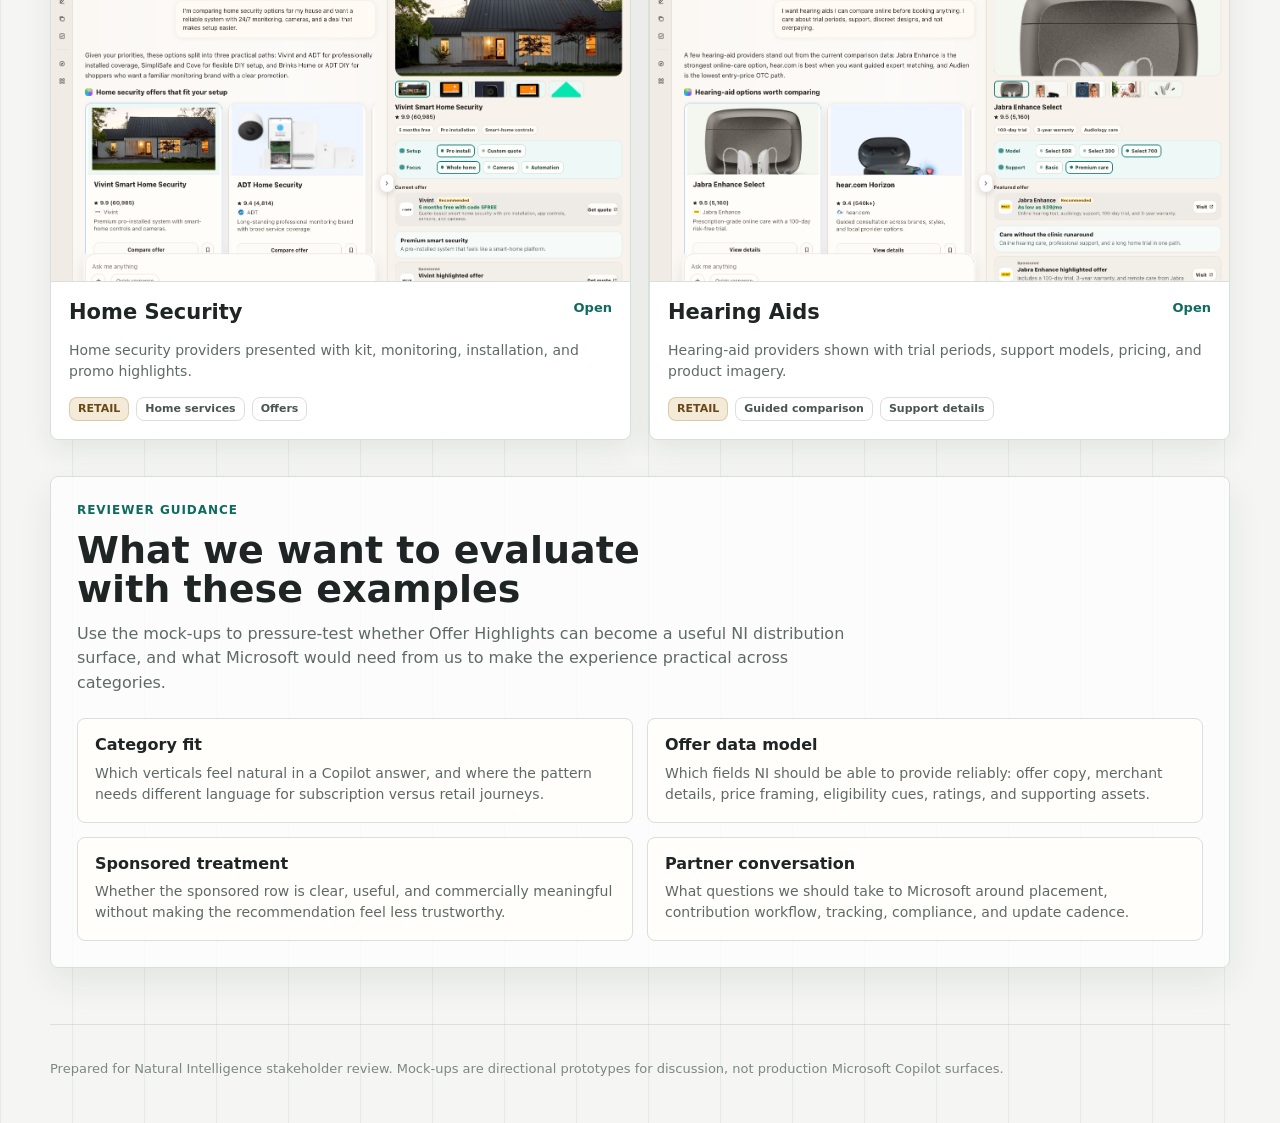
==== commit 25c2c0b2: "Widen header review note" ====
--- a/index.html
+++ b/index.html
@@ -117,7 +117,7 @@
       }
 
       .share-note {
-        max-width: 380px;
+        max-width: 560px;
         margin: 0;
         color: rgba(255, 255, 255, 0.7);
         font-size: 13px;
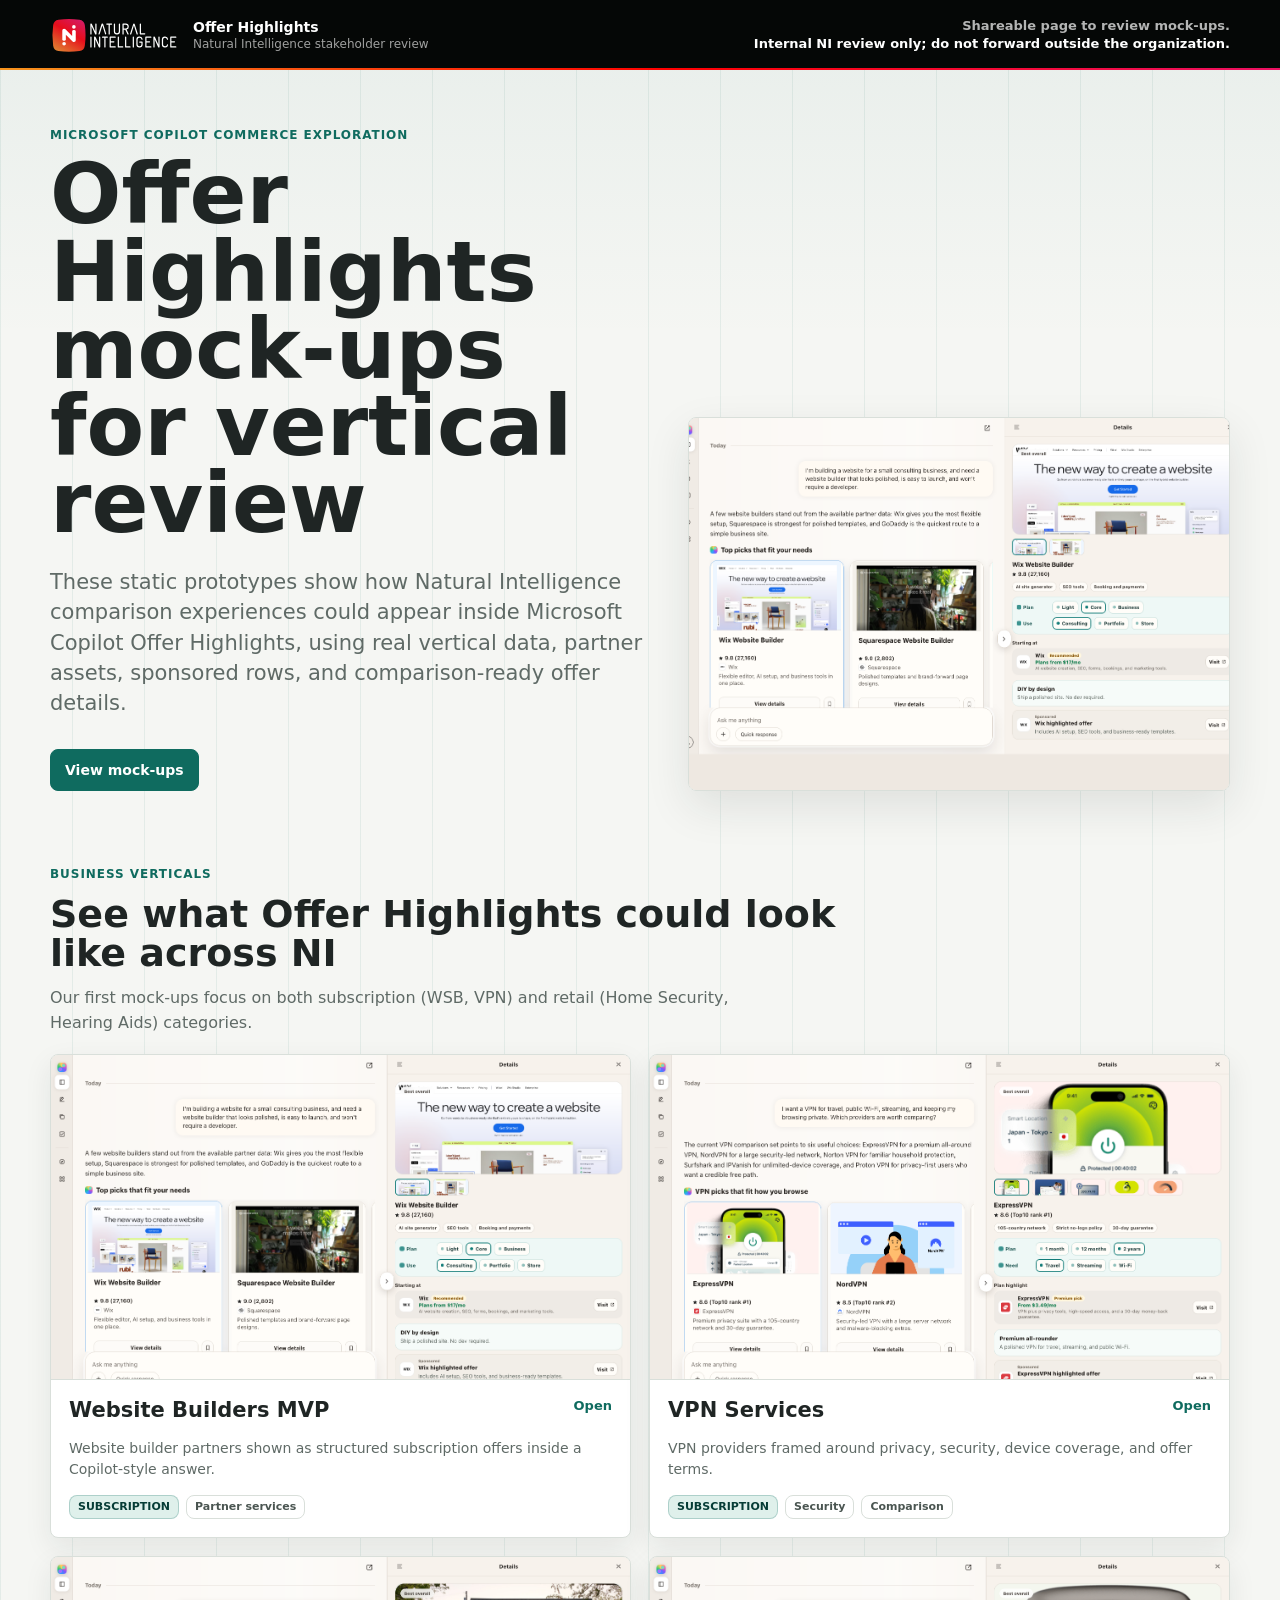
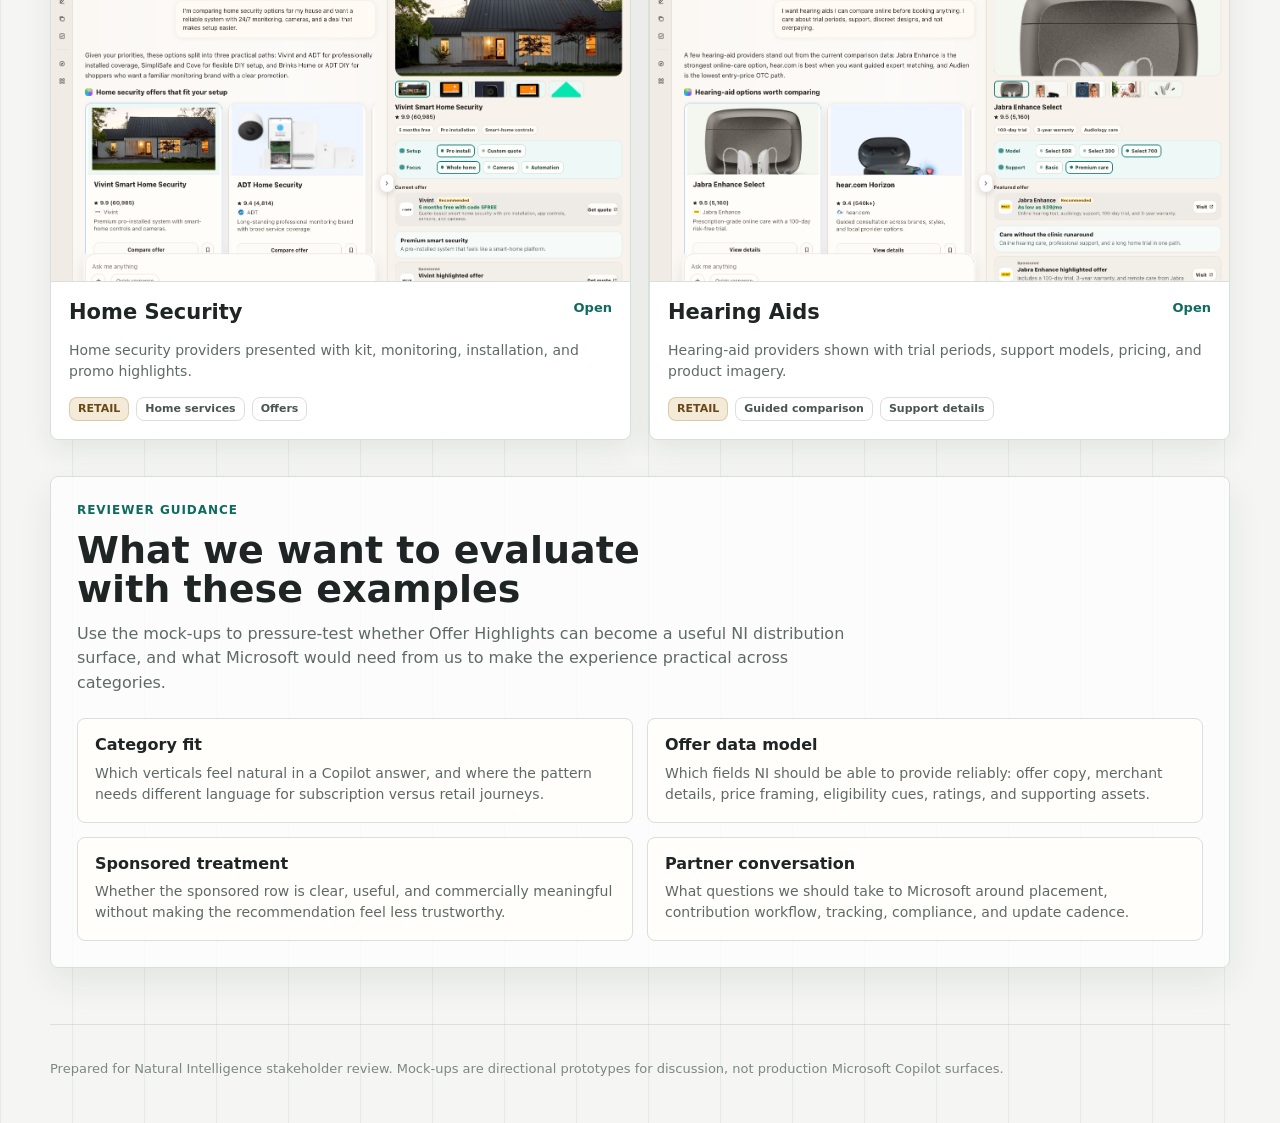
==== commit a1b8741d: "Remove secondary hero CTA" ====
--- a/index.html
+++ b/index.html
@@ -188,12 +188,6 @@
         text-decoration: none;
       }
 
-      .button.secondary {
-        border-color: var(--line-strong);
-        background: rgba(255, 255, 255, 0.72);
-        color: var(--ink);
-      }
-
       .hero-panel {
         border: 1px solid var(--line);
         border-radius: 8px;
@@ -502,7 +496,6 @@
           </p>
           <div class="hero-actions">
             <a class="button" href="#mockups">View mock-ups</a>
-            <a class="button secondary" href="artifacts/mockups/website-builders.html">Open Website Builders MVP</a>
           </div>
         </div>
 
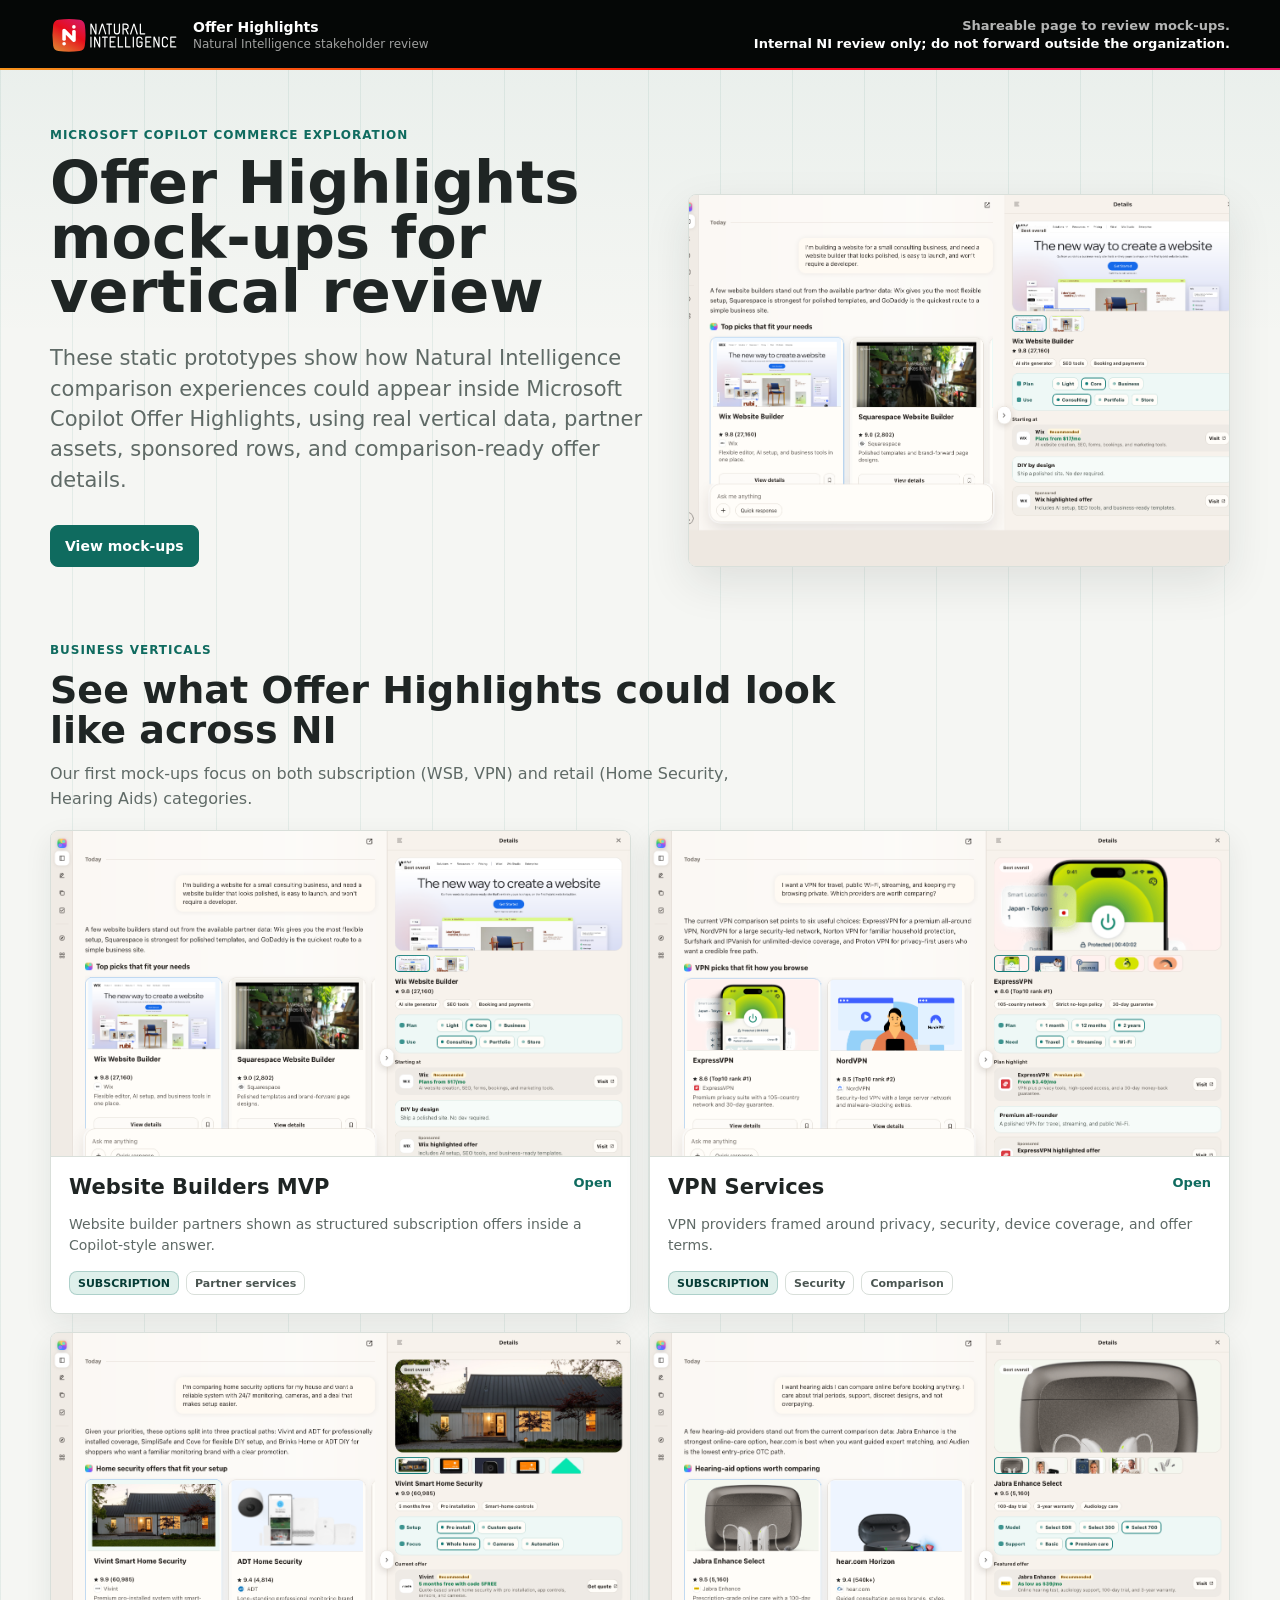
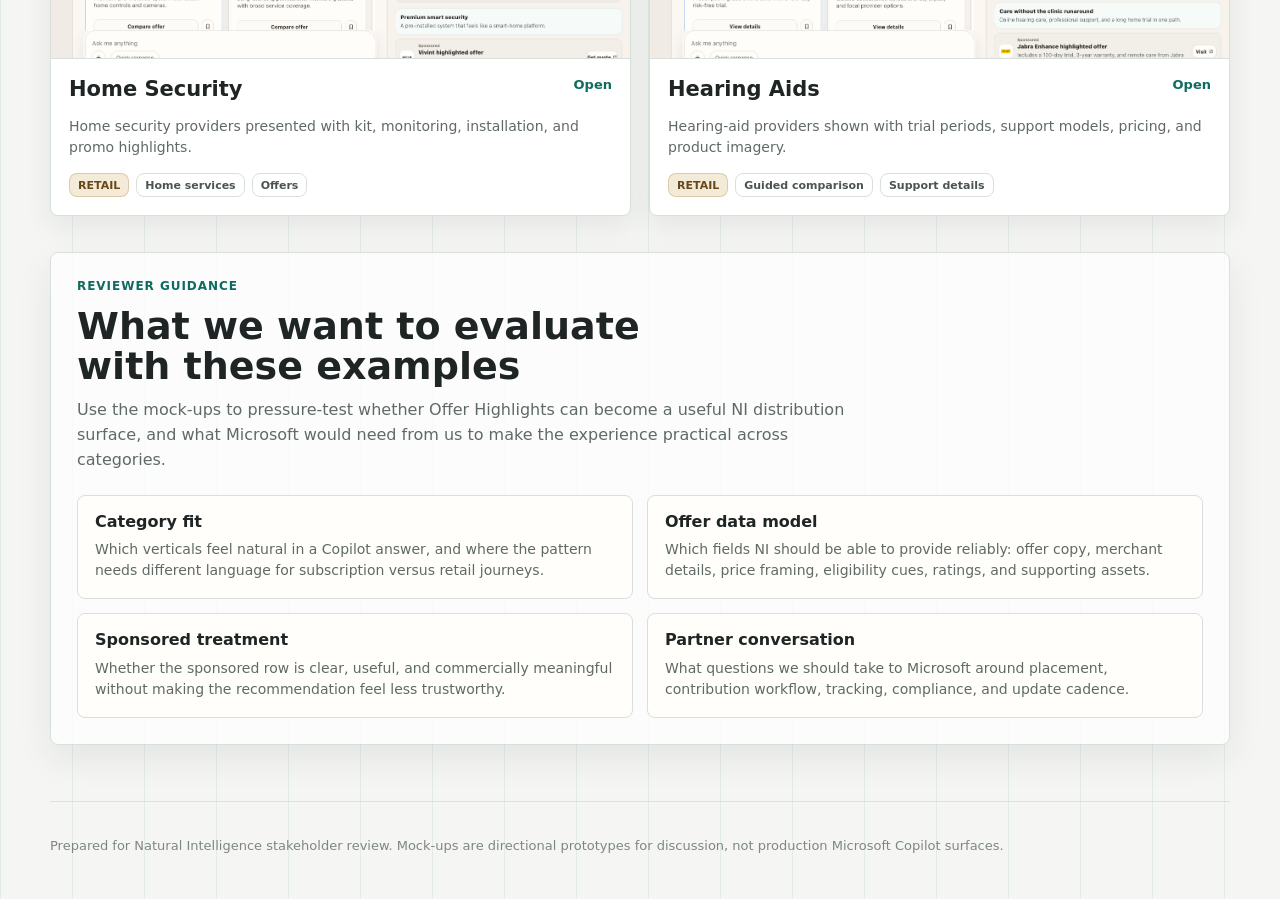
==== commit 4884c137: "Reduce hero headline size" ====
--- a/index.html
+++ b/index.html
@@ -152,7 +152,7 @@
       h1 {
         max-width: 820px;
         margin: 0;
-        font-size: 84px;
+        font-size: 59px;
         line-height: 0.92;
         letter-spacing: 0;
         overflow-wrap: anywhere;
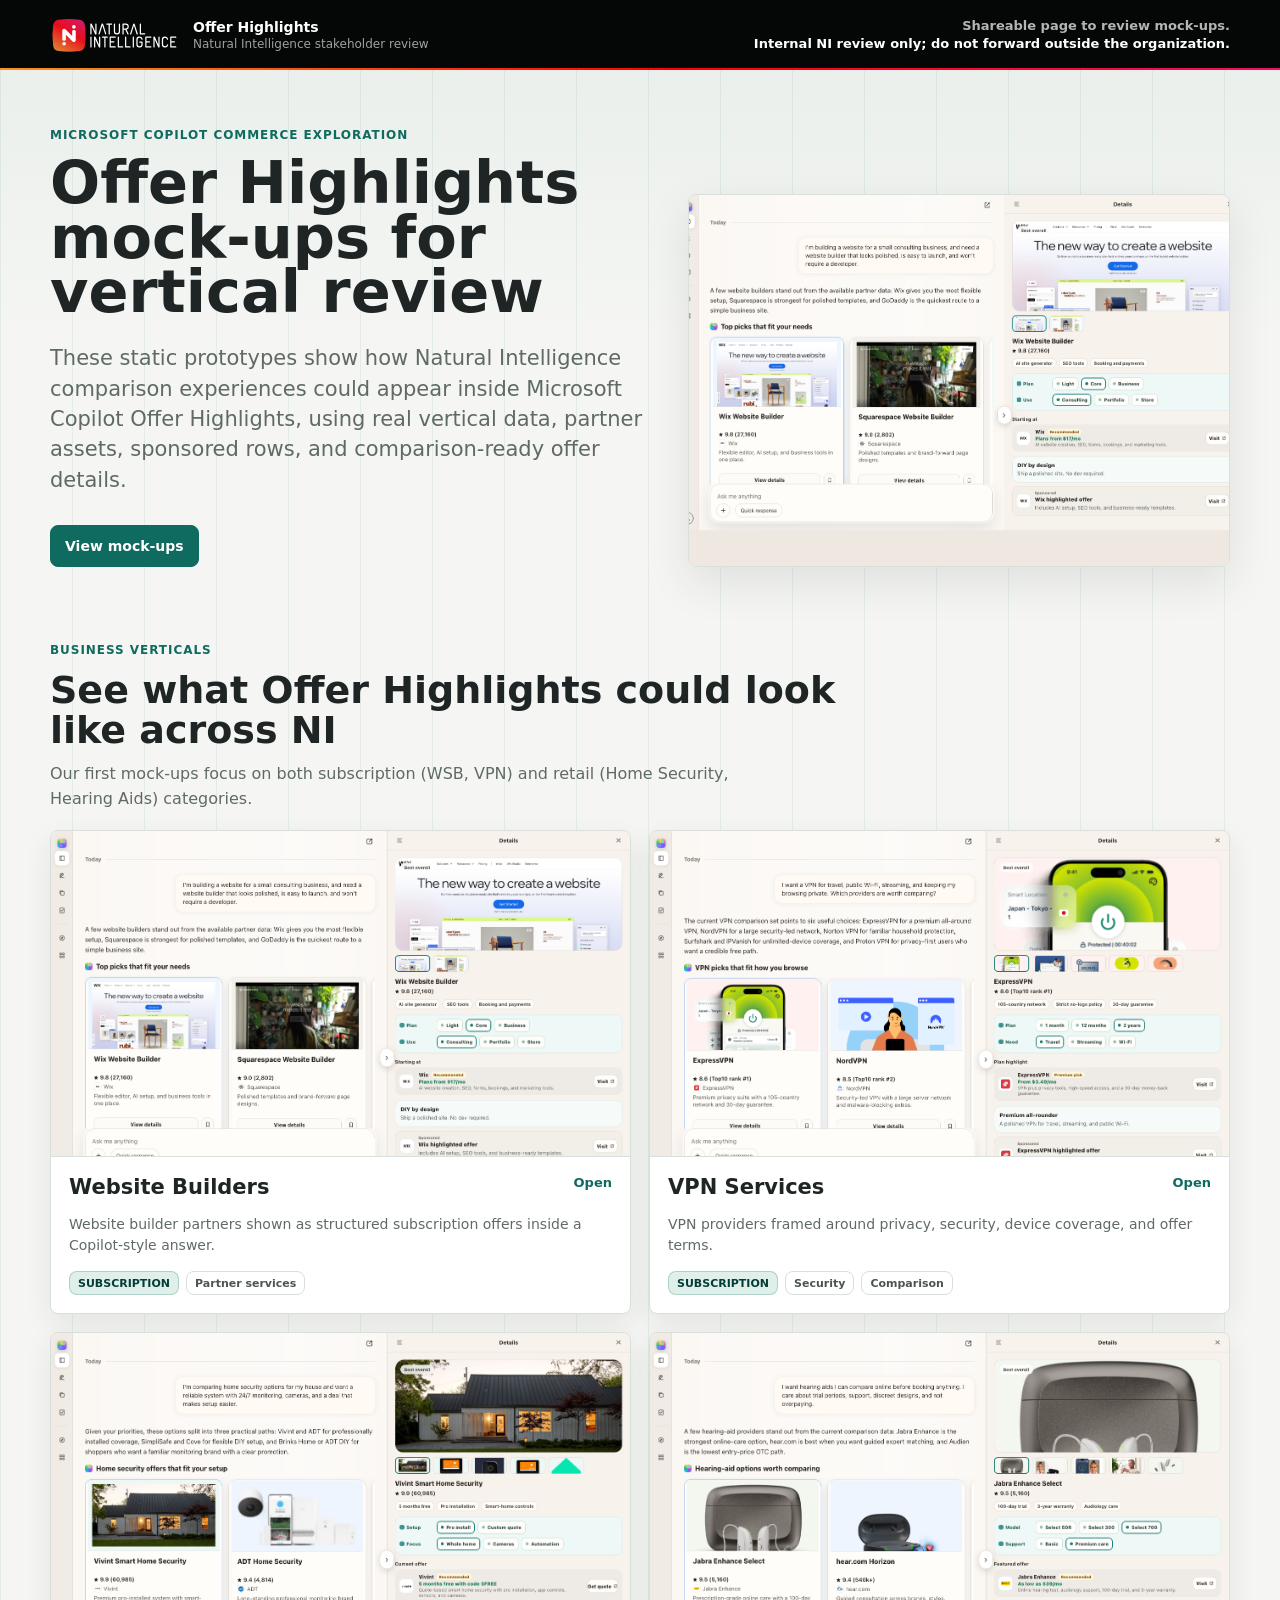
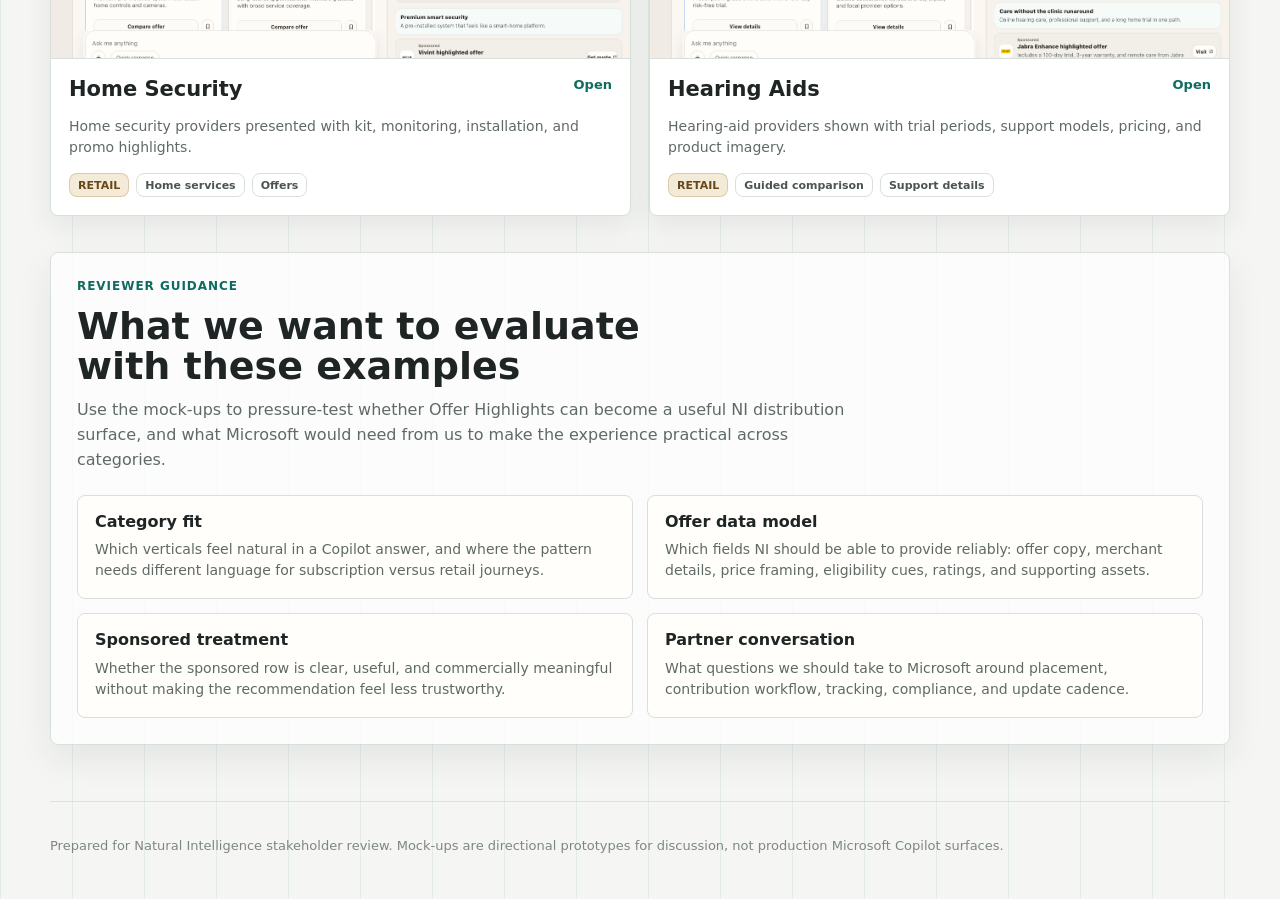
==== commit 13df7a87: "Rename Website Builders mockup card" ====
--- a/index.html
+++ b/index.html
@@ -520,7 +520,7 @@
             <img src="assets/previews/website-builders.png" alt="Website Builders mock-up preview" />
             <div class="mock-copy">
               <div class="mock-title-row">
-                <h3>Website Builders MVP</h3>
+                <h3>Website Builders</h3>
                 <span class="open">Open</span>
               </div>
               <p>
